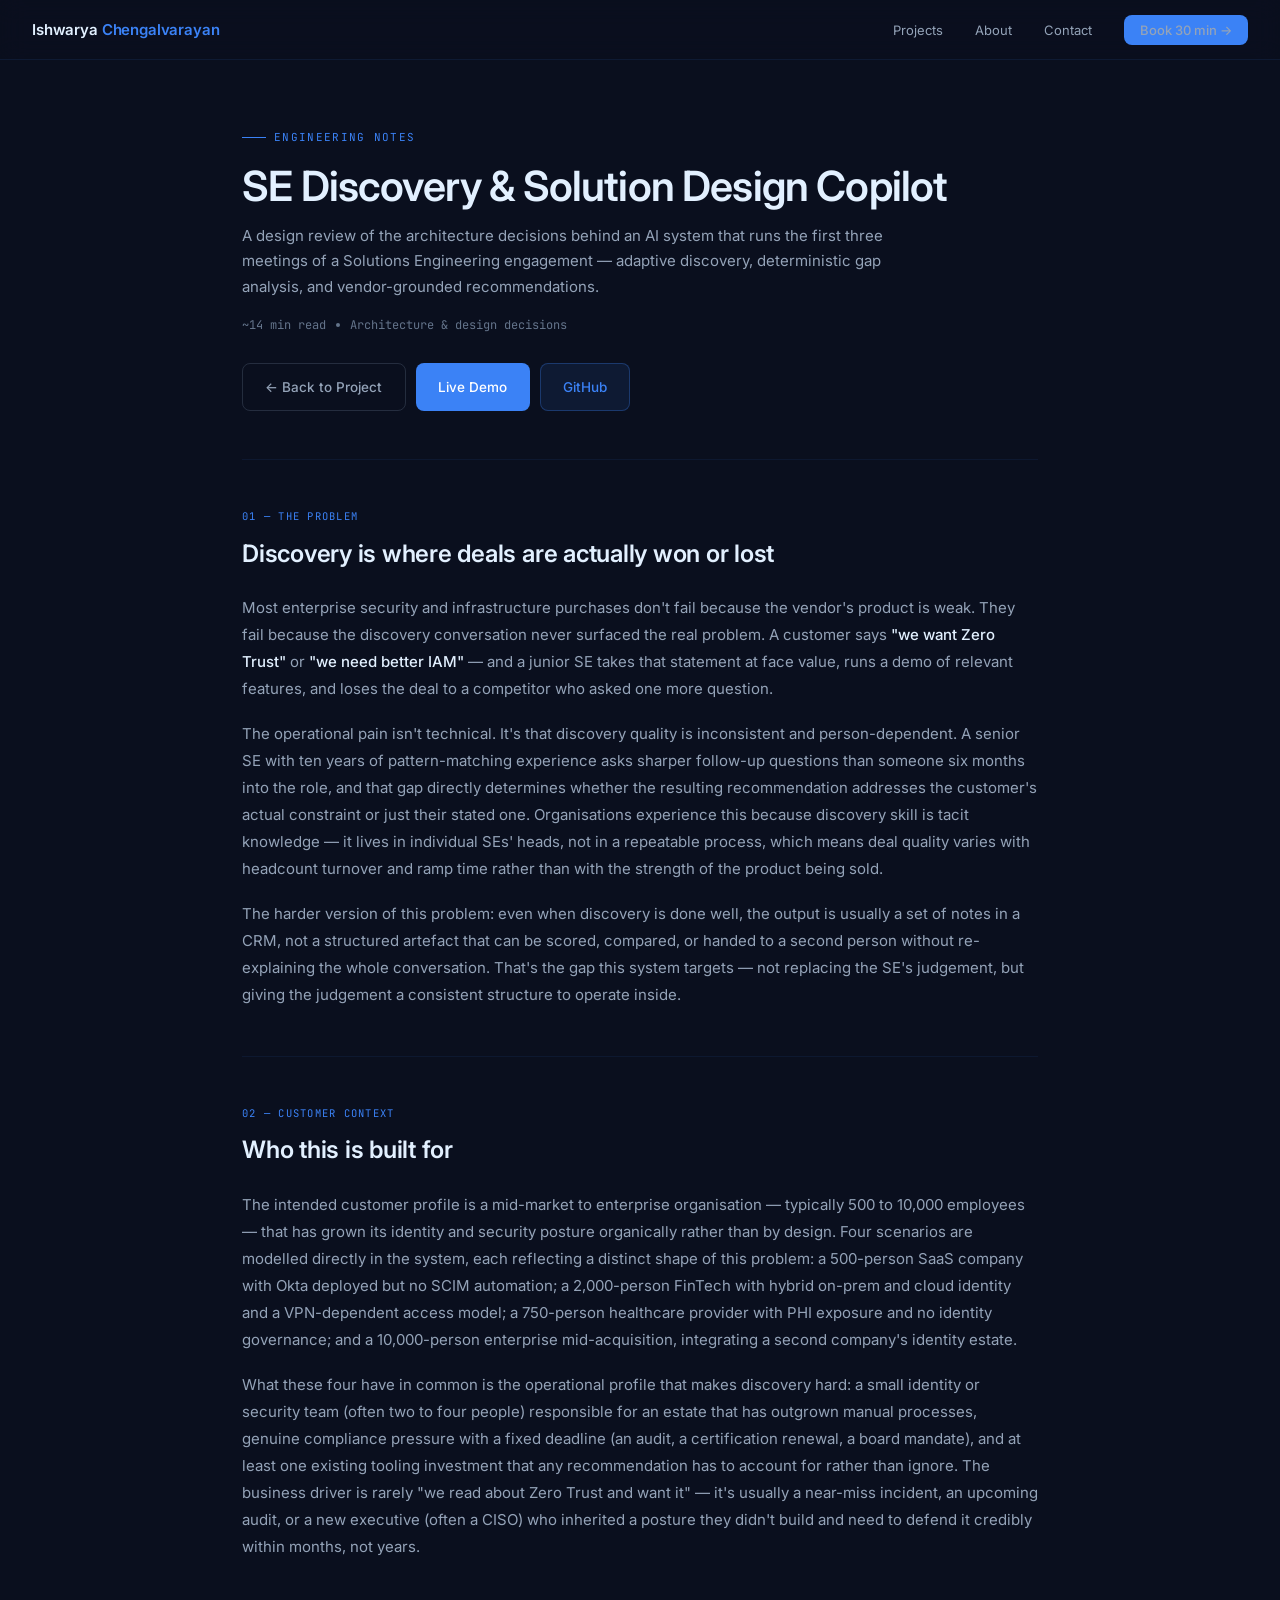
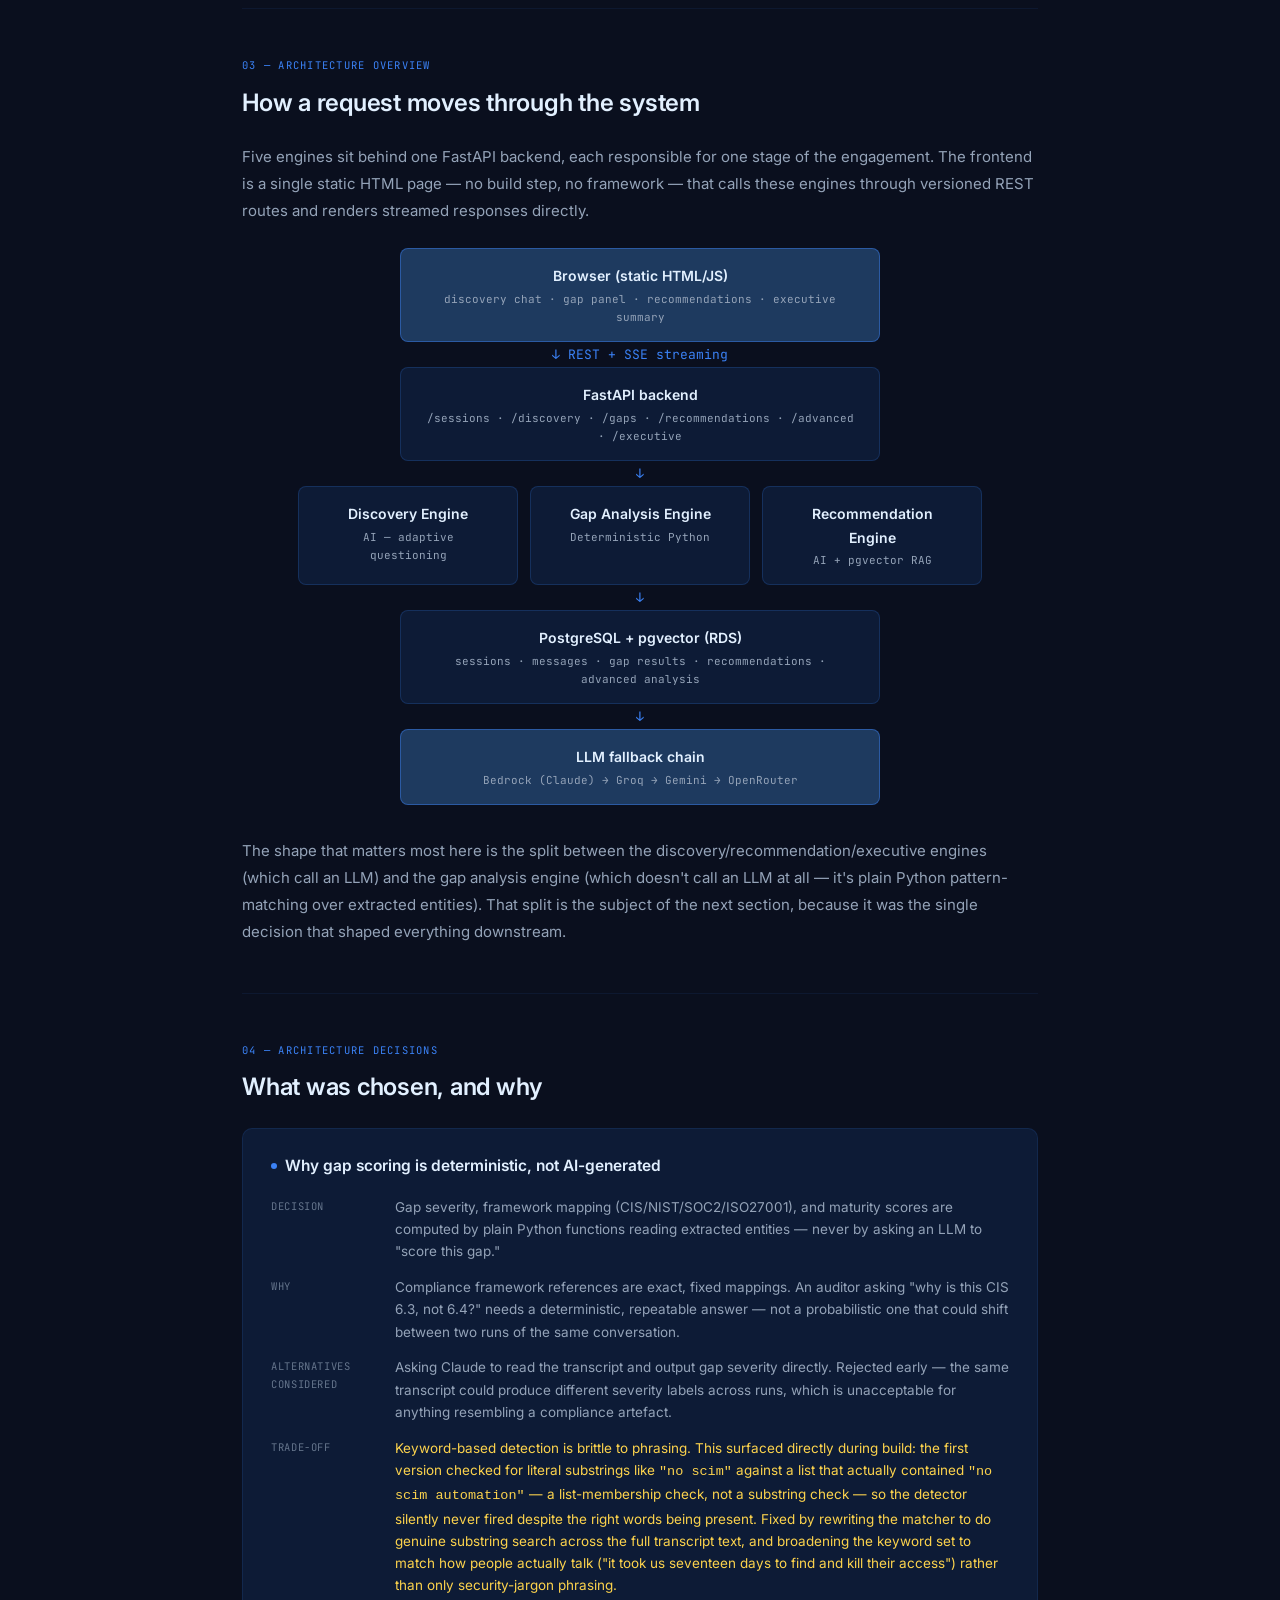
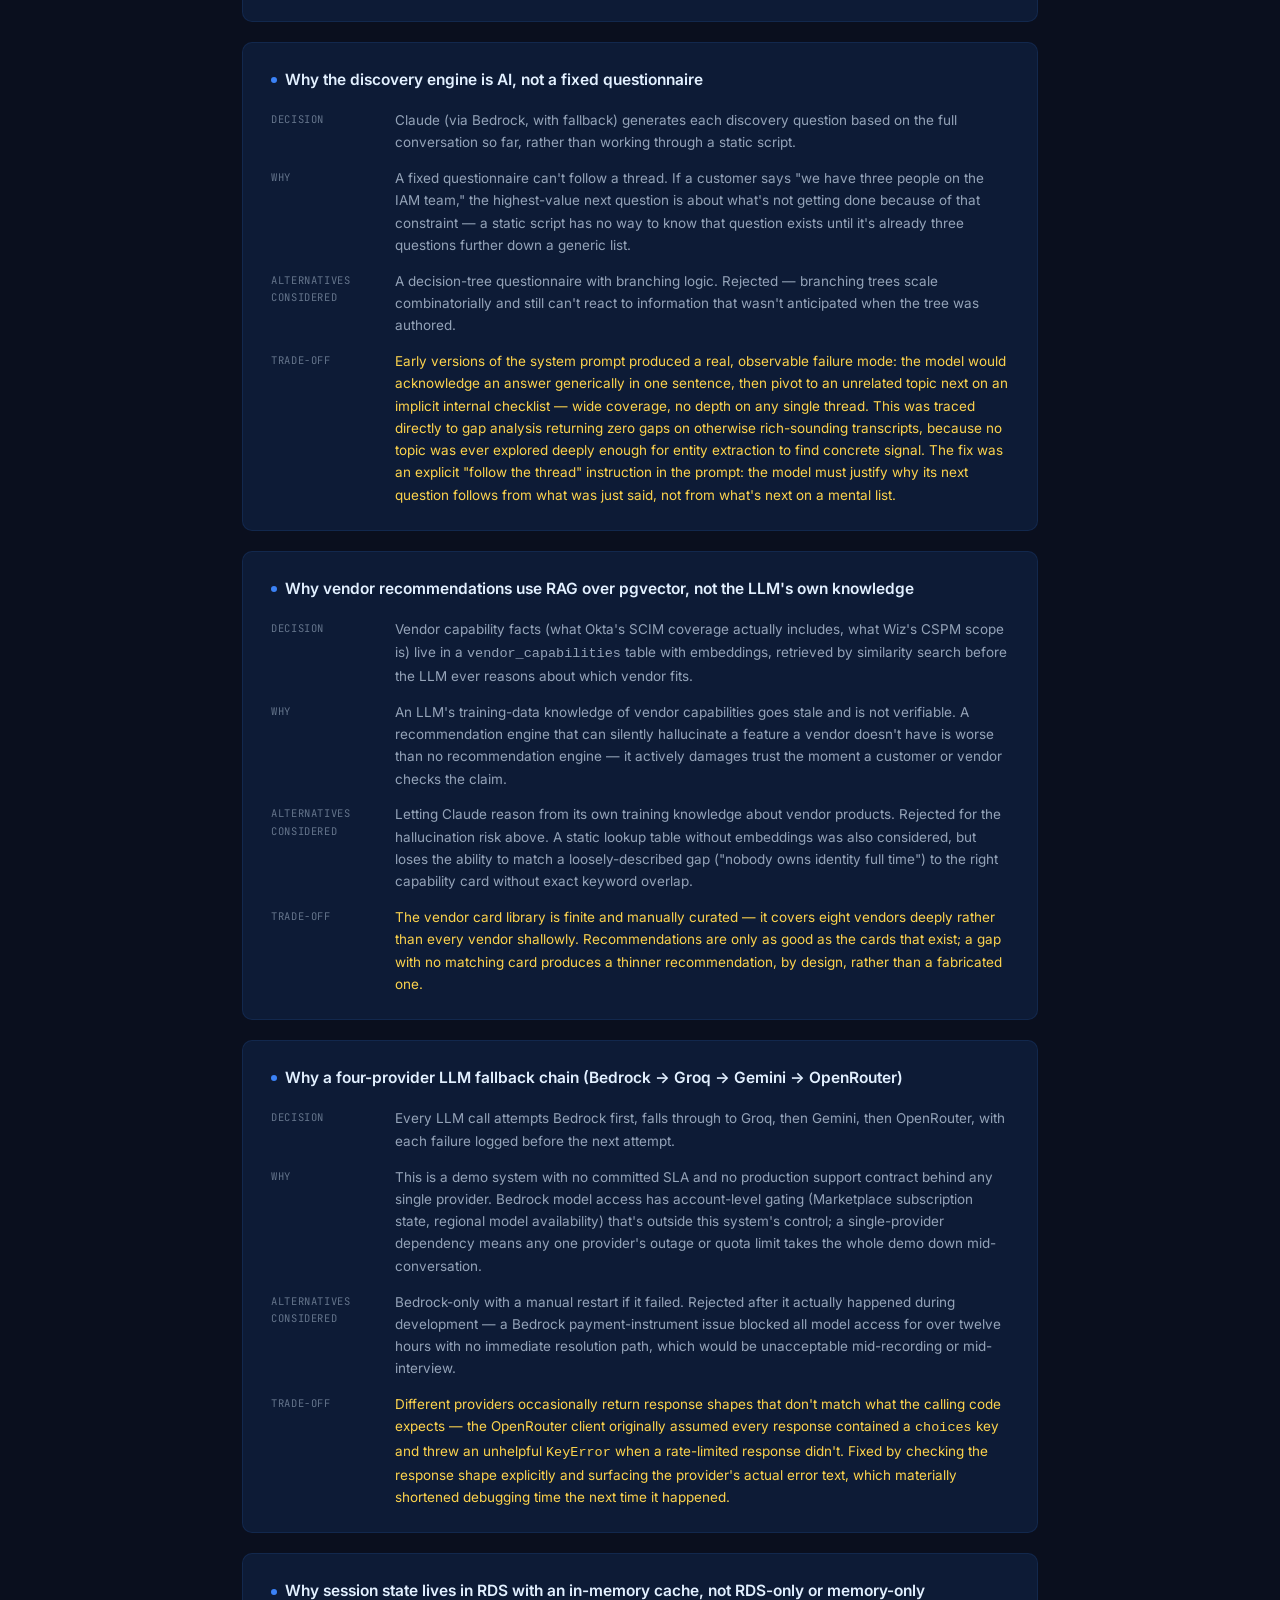
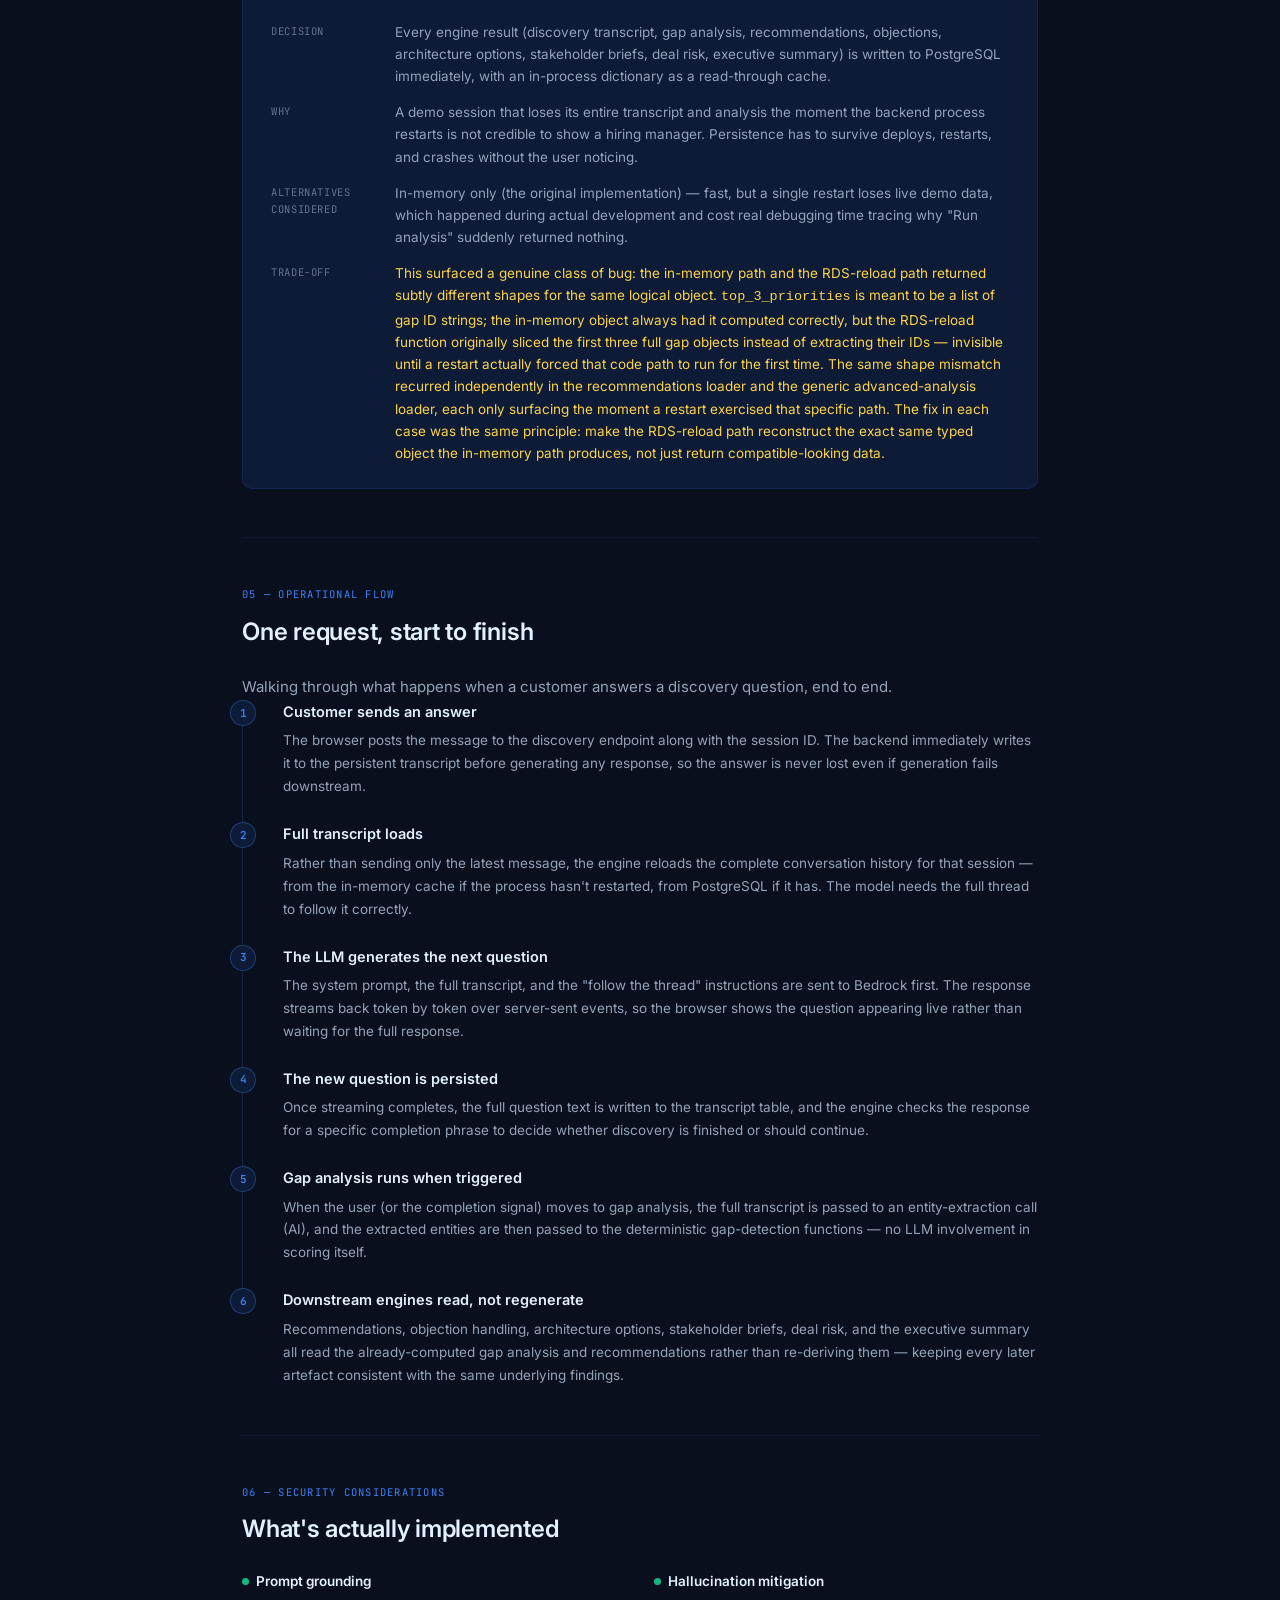
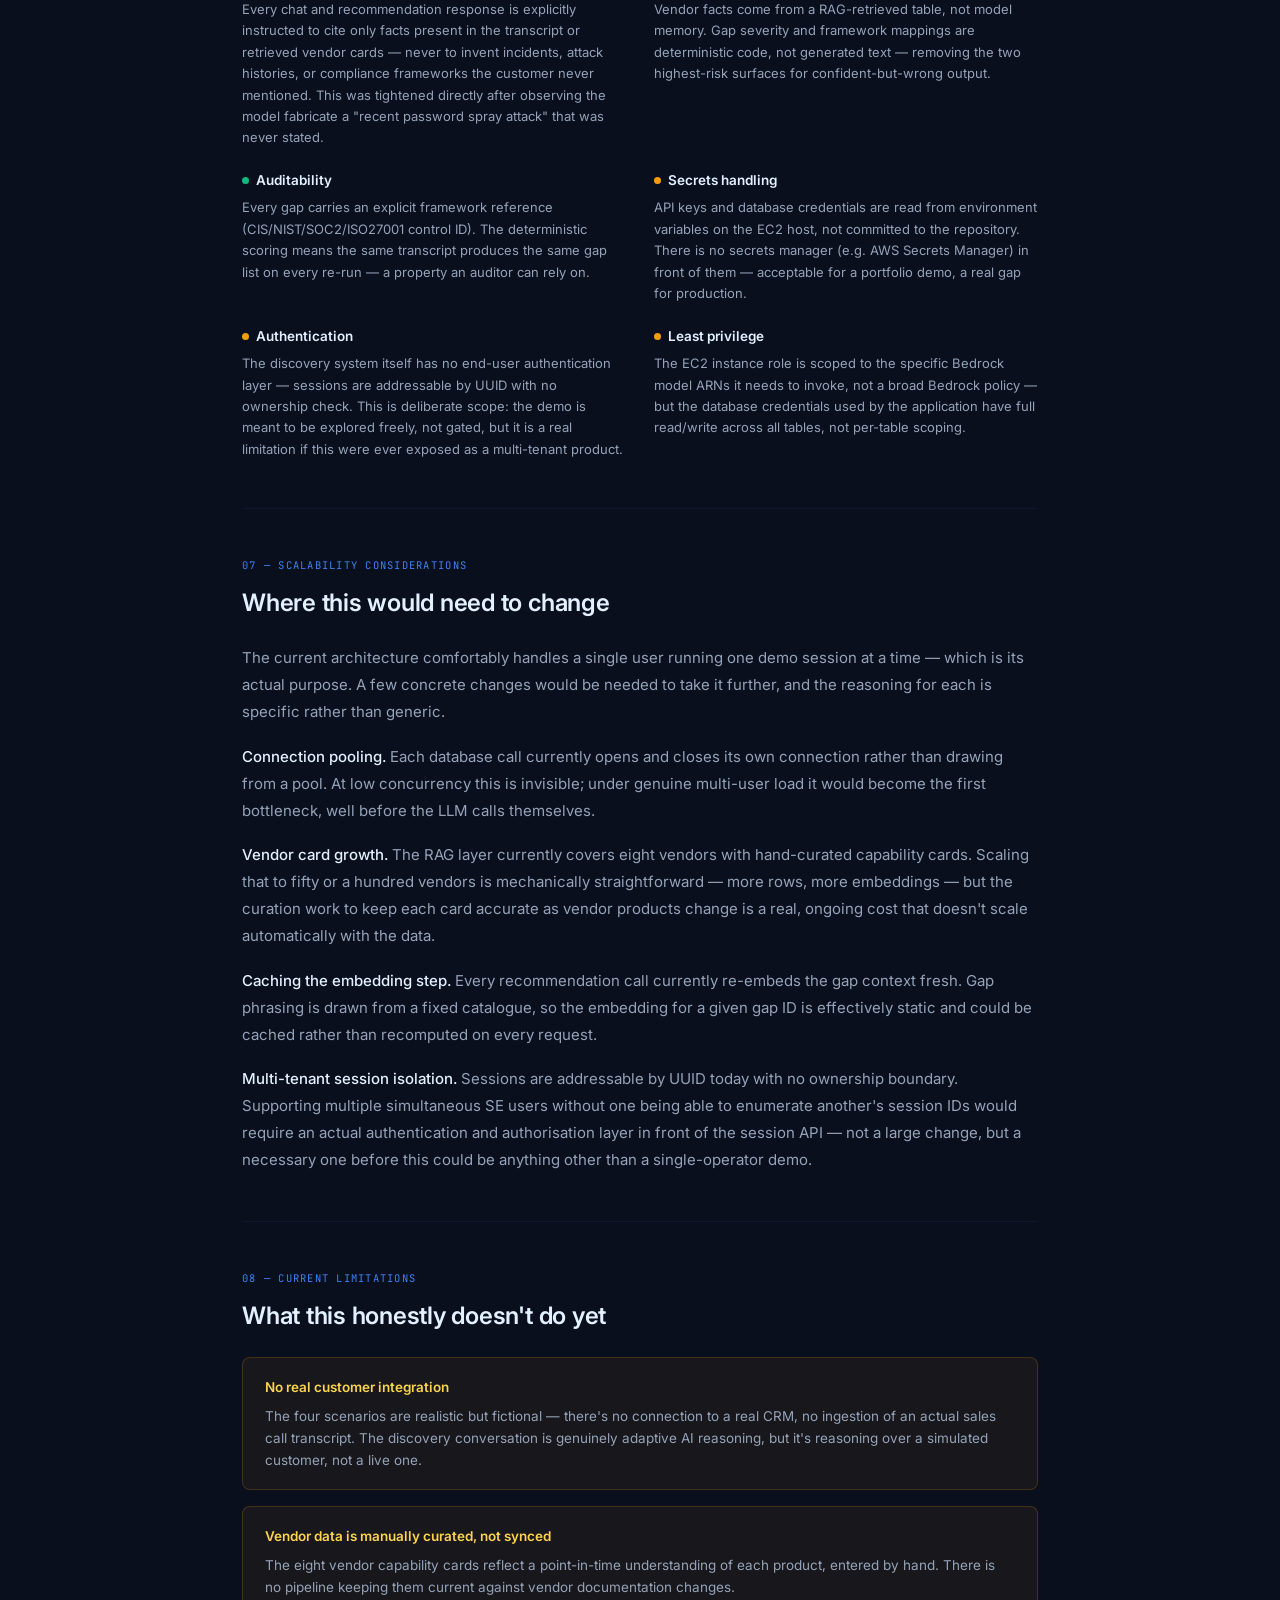
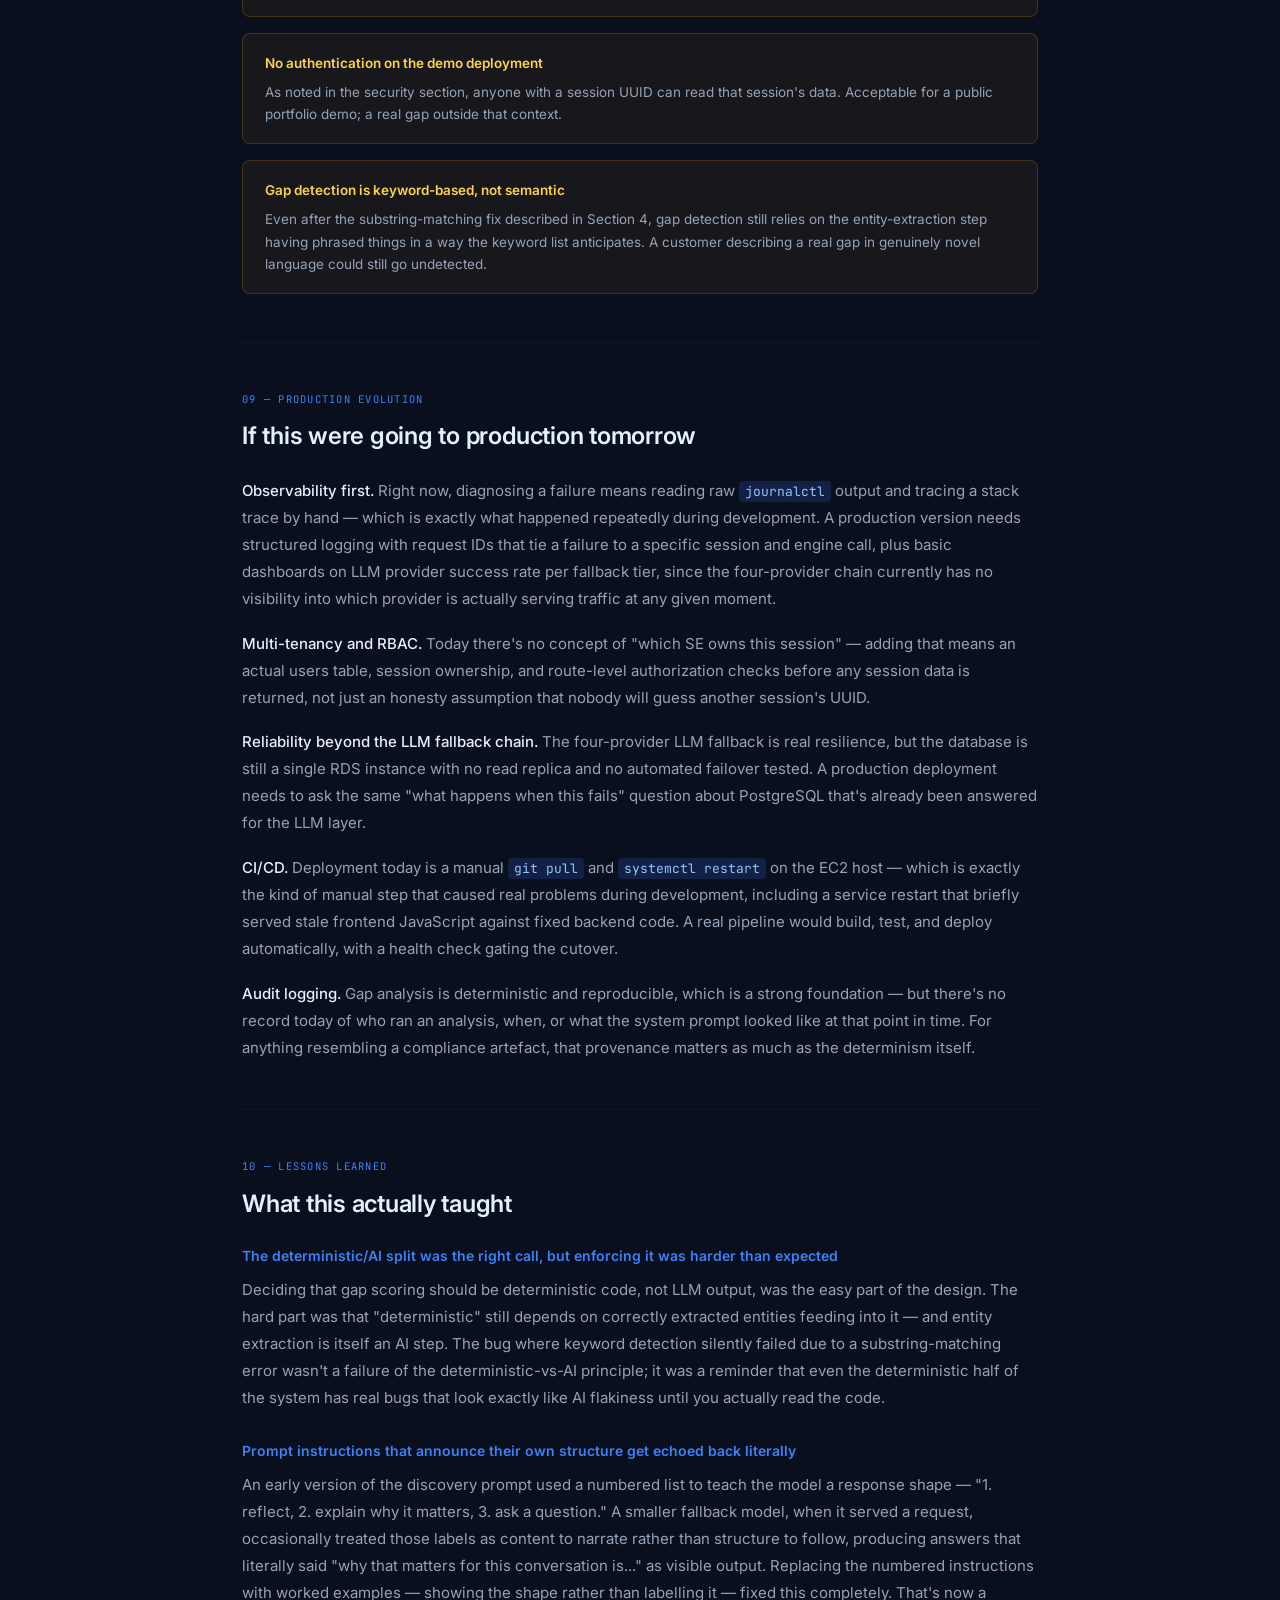
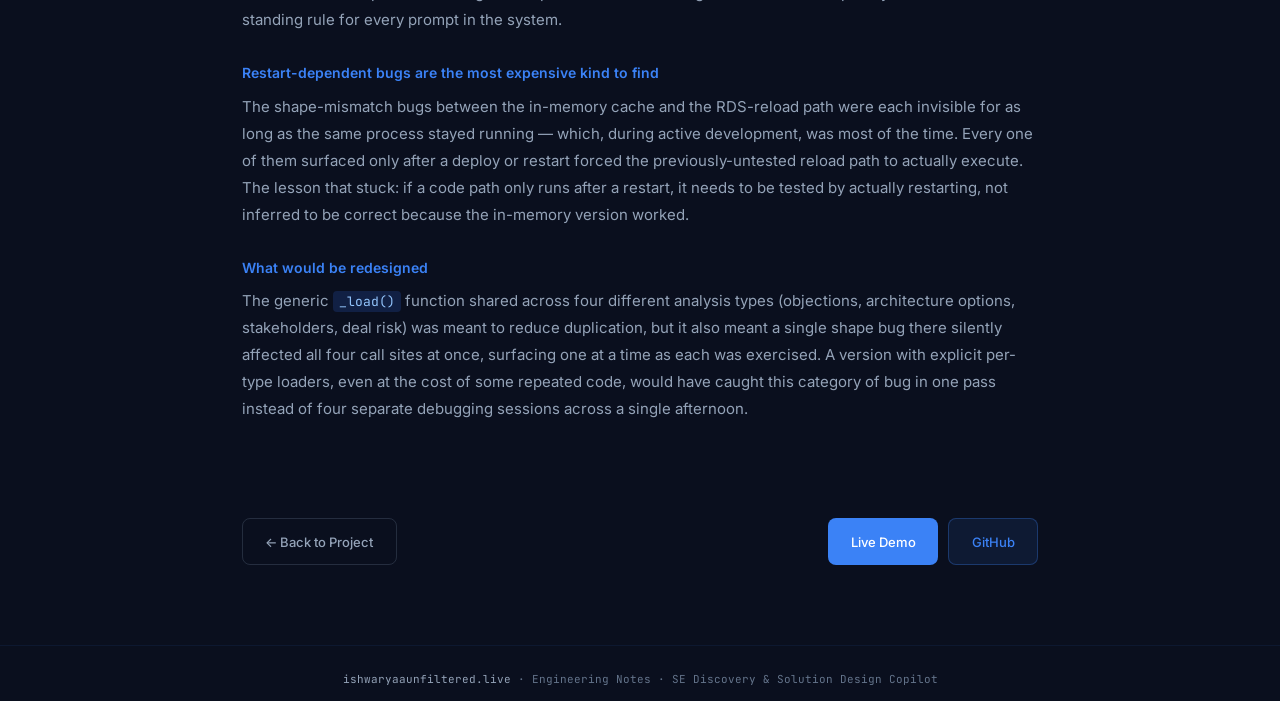
==== projects/discovery-copilot/engineering-notes/index.html @ 359345d4 "feat: add Engineering Notes pages for all three flagship projects Adds a fourth Engineering Notes pa" ====
<!DOCTYPE html>
<html lang="en">
<head>
<meta charset="UTF-8" />
<meta name="viewport" content="width=device-width, initial-scale=1.0" />
<title>Engineering Notes — SE Discovery & Solution Design Copilot | Ishwarya Chengalvarayan</title>
<meta name="description" content="Architecture decisions, trade-offs, and lessons learned building an AI-driven SE discovery and solution design engine." />
<link rel="preconnect" href="https://fonts.googleapis.com" />
<link href="https://fonts.googleapis.com/css2?family=JetBrains+Mono:wght@400;600;700&family=Inter:wght@300;400;500;600&display=swap" rel="stylesheet" />
<link rel="stylesheet" href="../../engineering-notes.css" />
</head>
<body>

<nav>
  <a href="../../../index.html" class="nav-name">Ishwarya <span>Chengalvarayan</span></a>
  <ul class="nav-links">
    <li><a href="../../../index.html#projects">Projects</a></li>
    <li><a href="../../../index.html#about">About</a></li>
    <li><a href="../../../index.html#contact">Contact</a></li>
    <li><a class="nav-cta" href="https://calendly.com/ishwaryalakshmi-c/30min" target="_blank">Book 30 min →</a></li>
  </ul>
</nav>

<!-- HERO -->
<div class="en-hero">
  <div class="en-kicker">Engineering Notes</div>
  <h1 class="en-title">SE Discovery & Solution Design Copilot</h1>
  <p class="en-desc">A design review of the architecture decisions behind an AI system that runs the first three meetings of a Solutions Engineering engagement — adaptive discovery, deterministic gap analysis, and vendor-grounded recommendations.</p>
  <div class="en-meta">
    <span>~14 min read</span>
    <span class="dot"></span>
    <span>Architecture &amp; design decisions</span>
  </div>
  <div class="en-cta-row">
    <a href="../../../index.html#projects" class="btn btn-ghost">← Back to Project</a>
    <a href="https://youtu.be/-ubImHlkv9s" target="_blank" class="btn btn-primary">Live Demo</a>
    <a href="https://github.com/IshwaryaLakshmiC/security-discovery-copilot" target="_blank" class="btn btn-secondary">GitHub</a>
  </div>
</div>

<div class="en-container">

  <!-- SECTION 1: THE PROBLEM -->
  <section class="en-section">
    <div class="en-section-label">01 — The Problem</div>
    <h2 class="en-section-title">Discovery is where deals are actually won or lost</h2>
    <div class="en-body">
      <p>Most enterprise security and infrastructure purchases don't fail because the vendor's product is weak. They fail because the discovery conversation never surfaced the real problem. A customer says <strong>"we want Zero Trust"</strong> or <strong>"we need better IAM"</strong> — and a junior SE takes that statement at face value, runs a demo of relevant features, and loses the deal to a competitor who asked one more question.</p>
      <p>The operational pain isn't technical. It's that discovery quality is inconsistent and person-dependent. A senior SE with ten years of pattern-matching experience asks sharper follow-up questions than someone six months into the role, and that gap directly determines whether the resulting recommendation addresses the customer's actual constraint or just their stated one. Organisations experience this because discovery skill is tacit knowledge — it lives in individual SEs' heads, not in a repeatable process, which means deal quality varies with headcount turnover and ramp time rather than with the strength of the product being sold.</p>
      <p>The harder version of this problem: even when discovery is done well, the output is usually a set of notes in a CRM, not a structured artefact that can be scored, compared, or handed to a second person without re-explaining the whole conversation. That's the gap this system targets — not replacing the SE's judgement, but giving the judgement a consistent structure to operate inside.</p>
    </div>
  </section>

  <!-- SECTION 2: CUSTOMER CONTEXT -->
  <section class="en-section">
    <div class="en-section-label">02 — Customer Context</div>
    <h2 class="en-section-title">Who this is built for</h2>
    <div class="en-body">
      <p>The intended customer profile is a mid-market to enterprise organisation — typically 500 to 10,000 employees — that has grown its identity and security posture organically rather than by design. Four scenarios are modelled directly in the system, each reflecting a distinct shape of this problem: a 500-person SaaS company with Okta deployed but no SCIM automation; a 2,000-person FinTech with hybrid on-prem and cloud identity and a VPN-dependent access model; a 750-person healthcare provider with PHI exposure and no identity governance; and a 10,000-person enterprise mid-acquisition, integrating a second company's identity estate.</p>
      <p>What these four have in common is the operational profile that makes discovery hard: a small identity or security team (often two to four people) responsible for an estate that has outgrown manual processes, genuine compliance pressure with a fixed deadline (an audit, a certification renewal, a board mandate), and at least one existing tooling investment that any recommendation has to account for rather than ignore. The business driver is rarely "we read about Zero Trust and want it" — it's usually a near-miss incident, an upcoming audit, or a new executive (often a CISO) who inherited a posture they didn't build and need to defend it credibly within months, not years.</p>
    </div>
  </section>

  <!-- SECTION 3: ARCHITECTURE OVERVIEW -->
  <section class="en-section">
    <div class="en-section-label">03 — Architecture Overview</div>
    <h2 class="en-section-title">How a request moves through the system</h2>
    <div class="en-body">
      <p>Five engines sit behind one FastAPI backend, each responsible for one stage of the engagement. The frontend is a single static HTML page — no build step, no framework — that calls these engines through versioned REST routes and renders streamed responses directly.</p>
    </div>

    <div class="arch-diagram">
      <div class="arch-node accent"><div class="arch-node-label">Browser (static HTML/JS)</div><div class="arch-node-sub">discovery chat · gap panel · recommendations · executive summary</div></div>
      <div class="arch-arrow">↓ REST + SSE streaming</div>
      <div class="arch-node"><div class="arch-node-label">FastAPI backend</div><div class="arch-node-sub">/sessions · /discovery · /gaps · /recommendations · /advanced · /executive</div></div>
      <div class="arch-arrow">↓</div>
      <div class="arch-branch">
        <div class="arch-node"><div class="arch-node-label">Discovery Engine</div><div class="arch-node-sub">AI — adaptive questioning</div></div>
        <div class="arch-node"><div class="arch-node-label">Gap Analysis Engine</div><div class="arch-node-sub">Deterministic Python</div></div>
        <div class="arch-node"><div class="arch-node-label">Recommendation Engine</div><div class="arch-node-sub">AI + pgvector RAG</div></div>
      </div>
      <div class="arch-arrow">↓</div>
      <div class="arch-node"><div class="arch-node-label">PostgreSQL + pgvector (RDS)</div><div class="arch-node-sub">sessions · messages · gap results · recommendations · advanced analysis</div></div>
      <div class="arch-arrow">↓</div>
      <div class="arch-node accent"><div class="arch-node-label">LLM fallback chain</div><div class="arch-node-sub">Bedrock (Claude) → Groq → Gemini → OpenRouter</div></div>
    </div>

    <div class="en-body">
      <p>The shape that matters most here is the split between the discovery/recommendation/executive engines (which call an LLM) and the gap analysis engine (which doesn't call an LLM at all — it's plain Python pattern-matching over extracted entities). That split is the subject of the next section, because it was the single decision that shaped everything downstream.</p>
    </div>
  </section>

  <!-- SECTION 4: ARCHITECTURE DECISIONS -->
  <section class="en-section">
    <div class="en-section-label">04 — Architecture Decisions</div>
    <h2 class="en-section-title">What was chosen, and why</h2>

    <div class="decision-card">
      <div class="decision-title">Why gap scoring is deterministic, not AI-generated</div>
      <div class="decision-row"><div class="decision-label">Decision</div><div class="decision-value">Gap severity, framework mapping (CIS/NIST/SOC2/ISO27001), and maturity scores are computed by plain Python functions reading extracted entities — never by asking an LLM to "score this gap."</div></div>
      <div class="decision-row"><div class="decision-label">Why</div><div class="decision-value">Compliance framework references are exact, fixed mappings. An auditor asking "why is this CIS 6.3, not 6.4?" needs a deterministic, repeatable answer — not a probabilistic one that could shift between two runs of the same conversation.</div></div>
      <div class="decision-row"><div class="decision-label">Alternatives considered</div><div class="decision-value">Asking Claude to read the transcript and output gap severity directly. Rejected early — the same transcript could produce different severity labels across runs, which is unacceptable for anything resembling a compliance artefact.</div></div>
      <div class="decision-row"><div class="decision-label">Trade-off</div><div class="decision-value tradeoff">Keyword-based detection is brittle to phrasing. This surfaced directly during build: the first version checked for literal substrings like <code>"no scim"</code> against a list that actually contained <code>"no scim automation"</code> — a list-membership check, not a substring check — so the detector silently never fired despite the right words being present. Fixed by rewriting the matcher to do genuine substring search across the full transcript text, and broadening the keyword set to match how people actually talk ("it took us seventeen days to find and kill their access") rather than only security-jargon phrasing.</div></div>
    </div>

    <div class="decision-card">
      <div class="decision-title">Why the discovery engine is AI, not a fixed questionnaire</div>
      <div class="decision-row"><div class="decision-label">Decision</div><div class="decision-value">Claude (via Bedrock, with fallback) generates each discovery question based on the full conversation so far, rather than working through a static script.</div></div>
      <div class="decision-row"><div class="decision-label">Why</div><div class="decision-value">A fixed questionnaire can't follow a thread. If a customer says "we have three people on the IAM team," the highest-value next question is about what's not getting done because of that constraint — a static script has no way to know that question exists until it's already three questions further down a generic list.</div></div>
      <div class="decision-row"><div class="decision-label">Alternatives considered</div><div class="decision-value">A decision-tree questionnaire with branching logic. Rejected — branching trees scale combinatorially and still can't react to information that wasn't anticipated when the tree was authored.</div></div>
      <div class="decision-row"><div class="decision-label">Trade-off</div><div class="decision-value tradeoff">Early versions of the system prompt produced a real, observable failure mode: the model would acknowledge an answer generically in one sentence, then pivot to an unrelated topic next on an implicit internal checklist — wide coverage, no depth on any single thread. This was traced directly to gap analysis returning zero gaps on otherwise rich-sounding transcripts, because no topic was ever explored deeply enough for entity extraction to find concrete signal. The fix was an explicit "follow the thread" instruction in the prompt: the model must justify why its next question follows from what was just said, not from what's next on a mental list.</div></div>
    </div>

    <div class="decision-card">
      <div class="decision-title">Why vendor recommendations use RAG over pgvector, not the LLM's own knowledge</div>
      <div class="decision-row"><div class="decision-label">Decision</div><div class="decision-value">Vendor capability facts (what Okta's SCIM coverage actually includes, what Wiz's CSPM scope is) live in a <code>vendor_capabilities</code> table with embeddings, retrieved by similarity search before the LLM ever reasons about which vendor fits.</div></div>
      <div class="decision-row"><div class="decision-label">Why</div><div class="decision-value">An LLM's training-data knowledge of vendor capabilities goes stale and is not verifiable. A recommendation engine that can silently hallucinate a feature a vendor doesn't have is worse than no recommendation engine — it actively damages trust the moment a customer or vendor checks the claim.</div></div>
      <div class="decision-row"><div class="decision-label">Alternatives considered</div><div class="decision-value">Letting Claude reason from its own training knowledge about vendor products. Rejected for the hallucination risk above. A static lookup table without embeddings was also considered, but loses the ability to match a loosely-described gap ("nobody owns identity full time") to the right capability card without exact keyword overlap.</div></div>
      <div class="decision-row"><div class="decision-label">Trade-off</div><div class="decision-value tradeoff">The vendor card library is finite and manually curated — it covers eight vendors deeply rather than every vendor shallowly. Recommendations are only as good as the cards that exist; a gap with no matching card produces a thinner recommendation, by design, rather than a fabricated one.</div></div>
    </div>

    <div class="decision-card">
      <div class="decision-title">Why a four-provider LLM fallback chain (Bedrock → Groq → Gemini → OpenRouter)</div>
      <div class="decision-row"><div class="decision-label">Decision</div><div class="decision-value">Every LLM call attempts Bedrock first, falls through to Groq, then Gemini, then OpenRouter, with each failure logged before the next attempt.</div></div>
      <div class="decision-row"><div class="decision-label">Why</div><div class="decision-value">This is a demo system with no committed SLA and no production support contract behind any single provider. Bedrock model access has account-level gating (Marketplace subscription state, regional model availability) that's outside this system's control; a single-provider dependency means any one provider's outage or quota limit takes the whole demo down mid-conversation.</div></div>
      <div class="decision-row"><div class="decision-label">Alternatives considered</div><div class="decision-value">Bedrock-only with a manual restart if it failed. Rejected after it actually happened during development — a Bedrock payment-instrument issue blocked all model access for over twelve hours with no immediate resolution path, which would be unacceptable mid-recording or mid-interview.</div></div>
      <div class="decision-row"><div class="decision-label">Trade-off</div><div class="decision-value tradeoff">Different providers occasionally return response shapes that don't match what the calling code expects — the OpenRouter client originally assumed every response contained a <code>choices</code> key and threw an unhelpful <code>KeyError</code> when a rate-limited response didn't. Fixed by checking the response shape explicitly and surfacing the provider's actual error text, which materially shortened debugging time the next time it happened.</div></div>
    </div>

    <div class="decision-card">
      <div class="decision-title">Why session state lives in RDS with an in-memory cache, not RDS-only or memory-only</div>
      <div class="decision-row"><div class="decision-label">Decision</div><div class="decision-value">Every engine result (discovery transcript, gap analysis, recommendations, objections, architecture options, stakeholder briefs, deal risk, executive summary) is written to PostgreSQL immediately, with an in-process dictionary as a read-through cache.</div></div>
      <div class="decision-row"><div class="decision-label">Why</div><div class="decision-value">A demo session that loses its entire transcript and analysis the moment the backend process restarts is not credible to show a hiring manager. Persistence has to survive deploys, restarts, and crashes without the user noticing.</div></div>
      <div class="decision-row"><div class="decision-label">Alternatives considered</div><div class="decision-value">In-memory only (the original implementation) — fast, but a single restart loses live demo data, which happened during actual development and cost real debugging time tracing why "Run analysis" suddenly returned nothing.</div></div>
      <div class="decision-row"><div class="decision-label">Trade-off</div><div class="decision-value tradeoff">This surfaced a genuine class of bug: the in-memory path and the RDS-reload path returned subtly different shapes for the same logical object. <code>top_3_priorities</code> is meant to be a list of gap ID strings; the in-memory object always had it computed correctly, but the RDS-reload function originally sliced the first three full gap objects instead of extracting their IDs — invisible until a restart actually forced that code path to run for the first time. The same shape mismatch recurred independently in the recommendations loader and the generic advanced-analysis loader, each only surfacing the moment a restart exercised that specific path. The fix in each case was the same principle: make the RDS-reload path reconstruct the exact same typed object the in-memory path produces, not just return compatible-looking data.</div></div>
    </div>
  </section>

  <!-- SECTION 5: OPERATIONAL FLOW -->
  <section class="en-section">
    <div class="en-section-label">05 — Operational Flow</div>
    <h2 class="en-section-title">One request, start to finish</h2>
    <div class="en-body">
      <p>Walking through what happens when a customer answers a discovery question, end to end.</p>
    </div>

    <div class="flow-list">
      <div class="flow-step">
        <div class="flow-step-title">Customer sends an answer</div>
        <div class="flow-step-desc">The browser posts the message to the discovery endpoint along with the session ID. The backend immediately writes it to the persistent transcript before generating any response, so the answer is never lost even if generation fails downstream.</div>
      </div>
      <div class="flow-step">
        <div class="flow-step-title">Full transcript loads</div>
        <div class="flow-step-desc">Rather than sending only the latest message, the engine reloads the complete conversation history for that session — from the in-memory cache if the process hasn't restarted, from PostgreSQL if it has. The model needs the full thread to follow it correctly.</div>
      </div>
      <div class="flow-step">
        <div class="flow-step-title">The LLM generates the next question</div>
        <div class="flow-step-desc">The system prompt, the full transcript, and the "follow the thread" instructions are sent to Bedrock first. The response streams back token by token over server-sent events, so the browser shows the question appearing live rather than waiting for the full response.</div>
      </div>
      <div class="flow-step">
        <div class="flow-step-title">The new question is persisted</div>
        <div class="flow-step-desc">Once streaming completes, the full question text is written to the transcript table, and the engine checks the response for a specific completion phrase to decide whether discovery is finished or should continue.</div>
      </div>
      <div class="flow-step">
        <div class="flow-step-title">Gap analysis runs when triggered</div>
        <div class="flow-step-desc">When the user (or the completion signal) moves to gap analysis, the full transcript is passed to an entity-extraction call (AI), and the extracted entities are then passed to the deterministic gap-detection functions — no LLM involvement in scoring itself.</div>
      </div>
      <div class="flow-step">
        <div class="flow-step-title">Downstream engines read, not regenerate</div>
        <div class="flow-step-desc">Recommendations, objection handling, architecture options, stakeholder briefs, deal risk, and the executive summary all read the already-computed gap analysis and recommendations rather than re-deriving them — keeping every later artefact consistent with the same underlying findings.</div>
      </div>
    </div>
  </section>

  <!-- SECTION 6: SECURITY CONSIDERATIONS -->
  <section class="en-section">
    <div class="en-section-label">06 — Security Considerations</div>
    <h2 class="en-section-title">What's actually implemented</h2>
    <div class="check-grid">
      <div>
        <div class="check-item-title"><span class="ic on"></span>Prompt grounding</div>
        <div class="check-item-desc">Every chat and recommendation response is explicitly instructed to cite only facts present in the transcript or retrieved vendor cards — never to invent incidents, attack histories, or compliance frameworks the customer never mentioned. This was tightened directly after observing the model fabricate a "recent password spray attack" that was never stated.</div>
      </div>
      <div>
        <div class="check-item-title"><span class="ic on"></span>Hallucination mitigation</div>
        <div class="check-item-desc">Vendor facts come from a RAG-retrieved table, not model memory. Gap severity and framework mappings are deterministic code, not generated text — removing the two highest-risk surfaces for confident-but-wrong output.</div>
      </div>
      <div>
        <div class="check-item-title"><span class="ic on"></span>Auditability</div>
        <div class="check-item-desc">Every gap carries an explicit framework reference (CIS/NIST/SOC2/ISO27001 control ID). The deterministic scoring means the same transcript produces the same gap list on every re-run — a property an auditor can rely on.</div>
      </div>
      <div>
        <div class="check-item-title"><span class="ic partial">​</span>Secrets handling</div>
        <div class="check-item-desc">API keys and database credentials are read from environment variables on the EC2 host, not committed to the repository. There is no secrets manager (e.g. AWS Secrets Manager) in front of them — acceptable for a portfolio demo, a real gap for production.</div>
      </div>
      <div>
        <div class="check-item-title"><span class="ic partial">​</span>Authentication</div>
        <div class="check-item-desc">The discovery system itself has no end-user authentication layer — sessions are addressable by UUID with no ownership check. This is deliberate scope: the demo is meant to be explored freely, not gated, but it is a real limitation if this were ever exposed as a multi-tenant product.</div>
      </div>
      <div>
        <div class="check-item-title"><span class="ic partial">​</span>Least privilege</div>
        <div class="check-item-desc">The EC2 instance role is scoped to the specific Bedrock model ARNs it needs to invoke, not a broad Bedrock policy — but the database credentials used by the application have full read/write across all tables, not per-table scoping.</div>
      </div>
    </div>
  </section>

  <!-- SECTION 7: SCALABILITY CONSIDERATIONS -->
  <section class="en-section">
    <div class="en-section-label">07 — Scalability Considerations</div>
    <h2 class="en-section-title">Where this would need to change</h2>
    <div class="en-body">
      <p>The current architecture comfortably handles a single user running one demo session at a time — which is its actual purpose. A few concrete changes would be needed to take it further, and the reasoning for each is specific rather than generic.</p>
      <p><strong>Connection pooling.</strong> Each database call currently opens and closes its own connection rather than drawing from a pool. At low concurrency this is invisible; under genuine multi-user load it would become the first bottleneck, well before the LLM calls themselves.</p>
      <p><strong>Vendor card growth.</strong> The RAG layer currently covers eight vendors with hand-curated capability cards. Scaling that to fifty or a hundred vendors is mechanically straightforward — more rows, more embeddings — but the curation work to keep each card accurate as vendor products change is a real, ongoing cost that doesn't scale automatically with the data.</p>
      <p><strong>Caching the embedding step.</strong> Every recommendation call currently re-embeds the gap context fresh. Gap phrasing is drawn from a fixed catalogue, so the embedding for a given gap ID is effectively static and could be cached rather than recomputed on every request.</p>
      <p><strong>Multi-tenant session isolation.</strong> Sessions are addressable by UUID today with no ownership boundary. Supporting multiple simultaneous SE users without one being able to enumerate another's session IDs would require an actual authentication and authorisation layer in front of the session API — not a large change, but a necessary one before this could be anything other than a single-operator demo.</p>
    </div>
  </section>

  <!-- SECTION 8: CURRENT LIMITATIONS -->
  <section class="en-section">
    <div class="en-section-label">08 — Current Limitations</div>
    <h2 class="en-section-title">What this honestly doesn't do yet</h2>
    <div class="limitation-card">
      <div class="limitation-title">No real customer integration</div>
      <div class="limitation-desc">The four scenarios are realistic but fictional — there's no connection to a real CRM, no ingestion of an actual sales call transcript. The discovery conversation is genuinely adaptive AI reasoning, but it's reasoning over a simulated customer, not a live one.</div>
    </div>
    <div class="limitation-card">
      <div class="limitation-title">Vendor data is manually curated, not synced</div>
      <div class="limitation-desc">The eight vendor capability cards reflect a point-in-time understanding of each product, entered by hand. There is no pipeline keeping them current against vendor documentation changes.</div>
    </div>
    <div class="limitation-card">
      <div class="limitation-title">No authentication on the demo deployment</div>
      <div class="limitation-desc">As noted in the security section, anyone with a session UUID can read that session's data. Acceptable for a public portfolio demo; a real gap outside that context.</div>
    </div>
    <div class="limitation-card">
      <div class="limitation-title">Gap detection is keyword-based, not semantic</div>
      <div class="limitation-desc">Even after the substring-matching fix described in Section 4, gap detection still relies on the entity-extraction step having phrased things in a way the keyword list anticipates. A customer describing a real gap in genuinely novel language could still go undetected.</div>
    </div>
  </section>

  <!-- SECTION 9: PRODUCTION EVOLUTION -->
  <section class="en-section">
    <div class="en-section-label">09 — Production Evolution</div>
    <h2 class="en-section-title">If this were going to production tomorrow</h2>
    <div class="en-body">
      <p><strong>Observability first.</strong> Right now, diagnosing a failure means reading raw <code>journalctl</code> output and tracing a stack trace by hand — which is exactly what happened repeatedly during development. A production version needs structured logging with request IDs that tie a failure to a specific session and engine call, plus basic dashboards on LLM provider success rate per fallback tier, since the four-provider chain currently has no visibility into which provider is actually serving traffic at any given moment.</p>
      <p><strong>Multi-tenancy and RBAC.</strong> Today there's no concept of "which SE owns this session" — adding that means an actual users table, session ownership, and route-level authorization checks before any session data is returned, not just an honesty assumption that nobody will guess another session's UUID.</p>
      <p><strong>Reliability beyond the LLM fallback chain.</strong> The four-provider LLM fallback is real resilience, but the database is still a single RDS instance with no read replica and no automated failover tested. A production deployment needs to ask the same "what happens when this fails" question about PostgreSQL that's already been answered for the LLM layer.</p>
      <p><strong>CI/CD.</strong> Deployment today is a manual <code>git pull</code> and <code>systemctl restart</code> on the EC2 host — which is exactly the kind of manual step that caused real problems during development, including a service restart that briefly served stale frontend JavaScript against fixed backend code. A real pipeline would build, test, and deploy automatically, with a health check gating the cutover.</p>
      <p><strong>Audit logging.</strong> Gap analysis is deterministic and reproducible, which is a strong foundation — but there's no record today of who ran an analysis, when, or what the system prompt looked like at that point in time. For anything resembling a compliance artefact, that provenance matters as much as the determinism itself.</p>
    </div>
  </section>

  <!-- SECTION 10: LESSONS LEARNED -->
  <section class="en-section">
    <div class="en-section-label">10 — Lessons Learned</div>
    <h2 class="en-section-title">What this actually taught</h2>

    <div class="lesson-block">
      <div class="lesson-heading">The deterministic/AI split was the right call, but enforcing it was harder than expected</div>
      <div class="en-body"><p>Deciding that gap scoring should be deterministic code, not LLM output, was the easy part of the design. The hard part was that "deterministic" still depends on correctly extracted entities feeding into it — and entity extraction is itself an AI step. The bug where keyword detection silently failed due to a substring-matching error wasn't a failure of the deterministic-vs-AI principle; it was a reminder that even the deterministic half of the system has real bugs that look exactly like AI flakiness until you actually read the code.</p></div>
    </div>

    <div class="lesson-block">
      <div class="lesson-heading">Prompt instructions that announce their own structure get echoed back literally</div>
      <div class="en-body"><p>An early version of the discovery prompt used a numbered list to teach the model a response shape — "1. reflect, 2. explain why it matters, 3. ask a question." A smaller fallback model, when it served a request, occasionally treated those labels as content to narrate rather than structure to follow, producing answers that literally said "why that matters for this conversation is..." as visible output. Replacing the numbered instructions with worked examples — showing the shape rather than labelling it — fixed this completely. That's now a standing rule for every prompt in the system.</p></div>
    </div>

    <div class="lesson-block">
      <div class="lesson-heading">Restart-dependent bugs are the most expensive kind to find</div>
      <div class="en-body"><p>The shape-mismatch bugs between the in-memory cache and the RDS-reload path were each invisible for as long as the same process stayed running — which, during active development, was most of the time. Every one of them surfaced only after a deploy or restart forced the previously-untested reload path to actually execute. The lesson that stuck: if a code path only runs after a restart, it needs to be tested by actually restarting, not inferred to be correct because the in-memory version worked.</p></div>
    </div>

    <div class="lesson-block">
      <div class="lesson-heading">What would be redesigned</div>
      <div class="en-body"><p>The generic <code>_load()</code> function shared across four different analysis types (objections, architecture options, stakeholders, deal risk) was meant to reduce duplication, but it also meant a single shape bug there silently affected all four call sites at once, surfacing one at a time as each was exercised. A version with explicit per-type loaders, even at the cost of some repeated code, would have caught this category of bug in one pass instead of four separate debugging sessions across a single afternoon.</p></div>
    </div>
  </section>

  <!-- FOOTER NAV -->
  <div class="en-footer-nav">
    <a href="../../../index.html#projects" class="btn btn-ghost">← Back to Project</a>
    <div style="display:flex;gap:10px;flex-wrap:wrap">
      <a href="https://youtu.be/-ubImHlkv9s" target="_blank" class="btn btn-primary">Live Demo</a>
      <a href="https://github.com/IshwaryaLakshmiC/security-discovery-copilot" target="_blank" class="btn btn-secondary">GitHub</a>
    </div>
  </div>

</div>

<footer>
  <a href="../../../index.html">ishwaryaaunfiltered.live</a> · Engineering Notes · SE Discovery &amp; Solution Design Copilot
</footer>

</body>
</html>
---- projects/engineering-notes.css ----
/* ============================================================
   Engineering Notes — shared stylesheet
   Extends the design tokens and components from the main portfolio
   site (index.html). Reuses --bg, --card, --blue, --mono, --sans
   etc. exactly as defined there so these pages feel native, not
   bolted on.
   ============================================================ */

*, *::before, *::after { box-sizing: border-box; margin: 0; padding: 0; }

:root {
  --bg:        #0A0F1E;
  --card:      #0D1B36;
  --surface:   #112044;
  --blue:      #3B82F6;
  --blue-dim:  #1E3A5F;
  --green:     #10B981;
  --amber:     #F59E0B;
  --white:     #E2F0FF;
  --slate:     #64748B;
  --slate-l:   #94A3B8;
  --mono:      'JetBrains Mono', monospace;
  --sans:      'Inter', sans-serif;
  --r:         8px;
}

html { scroll-behavior: smooth; }
body { background: var(--bg); color: var(--white); font-family: var(--sans); font-size: 16px; line-height: 1.7; -webkit-font-smoothing: antialiased; }

/* ── NAV (identical to main site) ───────────────────────────── */
nav { position: fixed; top: 0; left: 0; right: 0; z-index: 100; display: flex; align-items: center; justify-content: space-between; padding: 1rem 2rem; background: rgba(10,15,30,0.9); backdrop-filter: blur(12px); border-bottom: 1px solid rgba(59,130,246,0.1); }
.nav-name { font-size: 15px; font-weight: 600; color: var(--white); letter-spacing: -0.01em; text-decoration: none; }
.nav-name span { color: var(--blue); }
.nav-links { display: flex; gap: 2rem; list-style: none; align-items: center; }
.nav-links a { font-size: 13px; color: var(--slate-l); text-decoration: none; transition: color 0.2s; }
.nav-links a:hover { color: var(--white); }
.nav-cta { font-size: 13px; font-weight: 500; padding: 7px 16px; background: var(--blue); color: #fff; border-radius: var(--r); text-decoration: none; transition: background 0.2s; }
.nav-cta:hover { background: #2563EB; }

/* ── BUTTONS (identical to main site) ───────────────────────── */
.btn { display: inline-flex; align-items: center; gap: 8px; padding: 0.7rem 1.4rem; border-radius: var(--r); font-size: 13.5px; font-weight: 500; text-decoration: none; transition: all 0.2s; border: none; cursor: pointer; }
.btn-primary { background: var(--blue); color: #fff; }
.btn-primary:hover { background: #2563EB; transform: translateY(-1px); }
.btn-secondary { background: rgba(59,130,246,0.1); color: var(--blue); border: 1px solid rgba(59,130,246,0.3); }
.btn-secondary:hover { background: rgba(59,130,246,0.2); }
.btn-ghost { background: transparent; color: var(--slate-l); border: 1px solid rgba(100,116,139,0.3); }
.btn-ghost:hover { color: var(--white); border-color: var(--blue); }

/* ── EN HERO ─────────────────────────────────────────────────── */
.en-hero { padding: 8rem 2rem 3rem; max-width: 860px; margin: 0 auto; }
.en-kicker { font-family: var(--mono); font-size: 11px; color: var(--blue); letter-spacing: 0.12em; text-transform: uppercase; margin-bottom: 1rem; display: flex; align-items: center; gap: 8px; }
.en-kicker::before { content: ''; width: 24px; height: 1px; background: var(--blue); }
.en-title { font-size: clamp(1.8rem, 4vw, 2.6rem); font-weight: 600; line-height: 1.15; color: var(--white); margin-bottom: 0.75rem; letter-spacing: -0.02em; }
.en-desc { font-size: 15px; color: var(--slate-l); line-height: 1.7; margin-bottom: 1rem; max-width: 680px; }
.en-meta { font-family: var(--mono); font-size: 12px; color: var(--slate); margin-bottom: 1.75rem; display: flex; align-items: center; gap: 10px; }
.en-meta .dot { width: 4px; height: 4px; border-radius: 50%; background: var(--slate); }
.en-cta-row { display: flex; gap: 10px; flex-wrap: wrap; }

/* ── CONTENT CONTAINER ──────────────────────────────────────── */
.en-container { max-width: 860px; margin: 0 auto; padding: 0 2rem; }
.en-section { padding: 3rem 0; border-top: 1px solid rgba(59,130,246,0.08); }
.en-section:first-of-type { border-top: 1px solid rgba(59,130,246,0.08); }
.en-section-label { font-family: var(--mono); font-size: 10.5px; color: var(--blue); letter-spacing: 0.12em; text-transform: uppercase; margin-bottom: 0.5rem; }
.en-section-title { font-size: 1.5rem; font-weight: 600; color: var(--white); margin-bottom: 1.25rem; letter-spacing: -0.01em; }
.en-body p { font-size: 15px; color: var(--slate-l); line-height: 1.8; margin-bottom: 1.1rem; }
.en-body p:last-child { margin-bottom: 0; }
.en-body strong { color: var(--white); font-weight: 500; }
.en-body code { font-family: var(--mono); font-size: 13px; background: var(--surface); color: #93C5FD; padding: 2px 6px; border-radius: 4px; }

/* ── DECISION CARDS (Section 4) ─────────────────────────────── */
.decision-card { background: var(--card); border: 1px solid rgba(59,130,246,0.12); border-radius: 10px; padding: 1.5rem 1.75rem; margin-bottom: 1.25rem; }
.decision-card:last-child { margin-bottom: 0; }
.decision-title { font-size: 15.5px; font-weight: 600; color: var(--white); margin-bottom: 1rem; display: flex; align-items: center; gap: 8px; }
.decision-title::before { content: ''; width: 6px; height: 6px; border-radius: 50%; background: var(--blue); flex-shrink: 0; }
.decision-row { display: grid; grid-template-columns: 110px 1fr; gap: 14px; margin-bottom: 0.85rem; font-size: 13.5px; line-height: 1.65; }
.decision-row:last-child { margin-bottom: 0; }
.decision-label { font-family: var(--mono); font-size: 10.5px; color: var(--slate); text-transform: uppercase; letter-spacing: 0.06em; padding-top: 2px; }
.decision-value { color: var(--slate-l); }
.decision-value.tradeoff { color: #FCD34D; }
@media(max-width:600px){ .decision-row { grid-template-columns: 1fr; gap: 4px; } }

/* ── ARCHITECTURE DIAGRAM (Section 3, pure HTML/CSS) ────────── */
.arch-diagram { display: flex; flex-direction: column; align-items: center; gap: 0; margin: 1.5rem 0 2rem; }
.arch-node { background: var(--card); border: 1px solid rgba(59,130,246,0.2); border-radius: var(--r); padding: 0.9rem 1.5rem; text-align: center; width: 100%; max-width: 480px; }
.arch-node-label { font-size: 14px; font-weight: 600; color: var(--white); margin-bottom: 2px; }
.arch-node-sub { font-family: var(--mono); font-size: 11px; color: var(--slate-l); }
.arch-node.accent { border-color: rgba(59,130,246,0.45); background: var(--blue-dim); }
.arch-arrow { font-family: var(--mono); color: var(--blue); font-size: 13px; padding: 6px 0; line-height: 1; }
.arch-branch { display: flex; gap: 12px; width: 100%; max-width: 720px; flex-wrap: wrap; justify-content: center; margin: 0 0 0; }
.arch-branch .arch-node { max-width: 220px; flex: 1; min-width: 160px; }
@media(max-width:640px){ .arch-branch { flex-direction: column; align-items: center; } .arch-branch .arch-node { max-width: 480px; width: 100%; } }

/* ── FLOW LIST (Section 5, operational flow) ────────────────── */
.flow-list { counter-reset: flow; }
.flow-step { position: relative; padding: 0 0 1.5rem 2.5rem; border-left: 1px solid rgba(59,130,246,0.18); }
.flow-step:last-child { padding-bottom: 0; border-left-color: transparent; }
.flow-step::before { counter-increment: flow; content: counter(flow); position: absolute; left: -13px; top: 0; width: 26px; height: 26px; border-radius: 50%; background: var(--card); border: 1px solid rgba(59,130,246,0.35); color: var(--blue); font-family: var(--mono); font-size: 11px; font-weight: 600; display: flex; align-items: center; justify-content: center; }
.flow-step-title { font-size: 14.5px; font-weight: 600; color: var(--white); margin-bottom: 0.3rem; }
.flow-step-desc { font-size: 13.5px; color: var(--slate-l); line-height: 1.7; }

/* ── CHECKLIST GRID (Security / Scalability sections) ───────── */
.check-grid { display: grid; grid-template-columns: 1fr 1fr; gap: 1.25rem 1.75rem; margin-top: 0.5rem; }
@media(max-width:640px){ .check-grid { grid-template-columns: 1fr; } }
.check-item-title { font-size: 13.5px; font-weight: 600; color: var(--white); margin-bottom: 0.35rem; display: flex; align-items: center; gap: 7px; }
.check-item-title .ic { width: 7px; height: 7px; border-radius: 50%; flex-shrink: 0; }
.check-item-title .ic.on { background: var(--green); }
.check-item-title .ic.partial { background: var(--amber); }
.check-item-desc { font-size: 13px; color: var(--slate-l); line-height: 1.65; }

/* ── LIMITATIONS (Section 8 — honest callout style) ─────────── */
.limitation-card { background: rgba(245,158,11,0.06); border: 1px solid rgba(245,158,11,0.2); border-radius: var(--r); padding: 1.1rem 1.4rem; margin-bottom: 1rem; }
.limitation-card:last-child { margin-bottom: 0; }
.limitation-title { font-size: 13.5px; font-weight: 600; color: #FCD34D; margin-bottom: 0.4rem; }
.limitation-desc { font-size: 13.5px; color: var(--slate-l); line-height: 1.65; }

/* ── LESSON QUOTES (Section 10) ──────────────────────────────── */
.lesson-block { margin-bottom: 1.75rem; }
.lesson-block:last-child { margin-bottom: 0; }
.lesson-heading { font-size: 14px; font-weight: 600; color: var(--blue); margin-bottom: 0.5rem; }

/* ── FOOTER NAV (bottom of page) ─────────────────────────────── */
.en-footer-nav { display: flex; justify-content: space-between; align-items: center; flex-wrap: wrap; gap: 1rem; padding: 3rem 0 5rem; }
.en-footer-nav .btn { font-size: 13px; }

footer { padding: 1.5rem 2rem; text-align: center; font-family: var(--mono); font-size: 11px; color: var(--slate); border-top: 1px solid rgba(59,130,246,0.08); }
footer a { color: var(--slate-l); text-decoration: none; }
footer a:hover { color: var(--blue); }
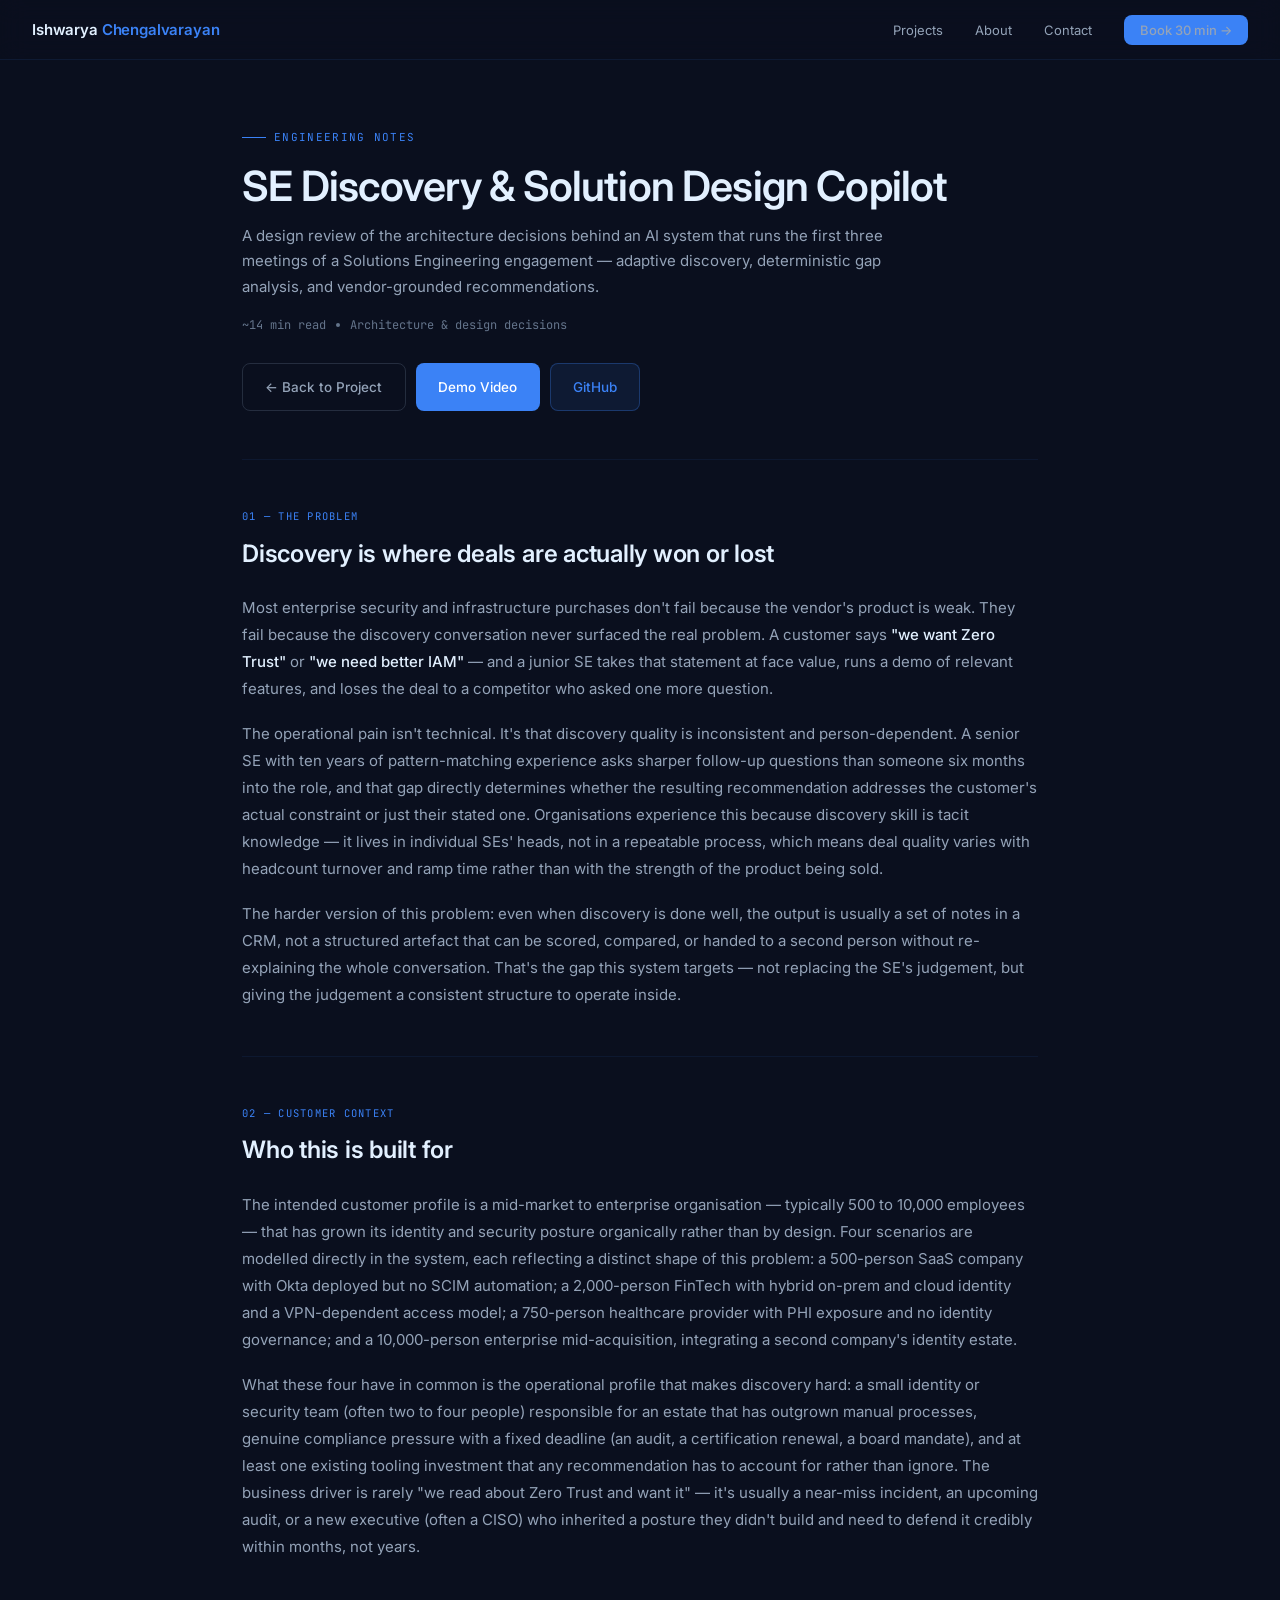
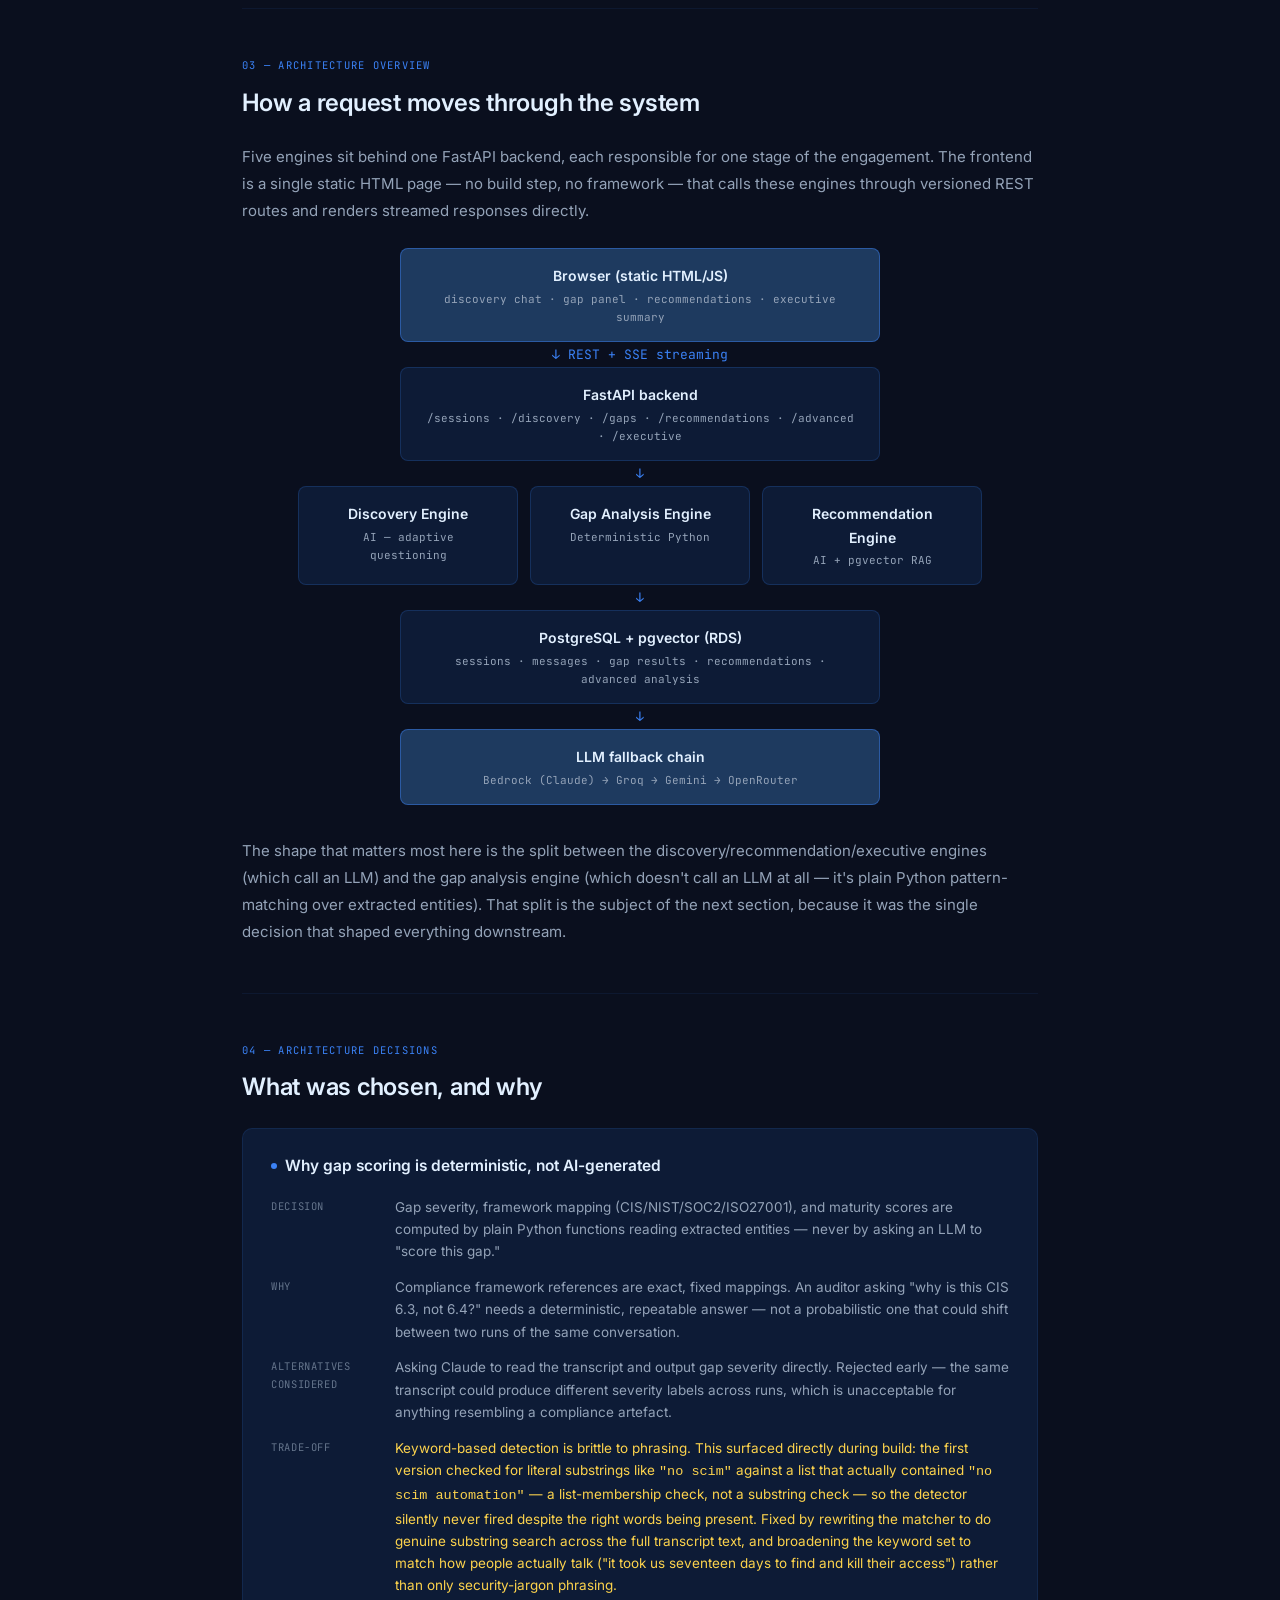
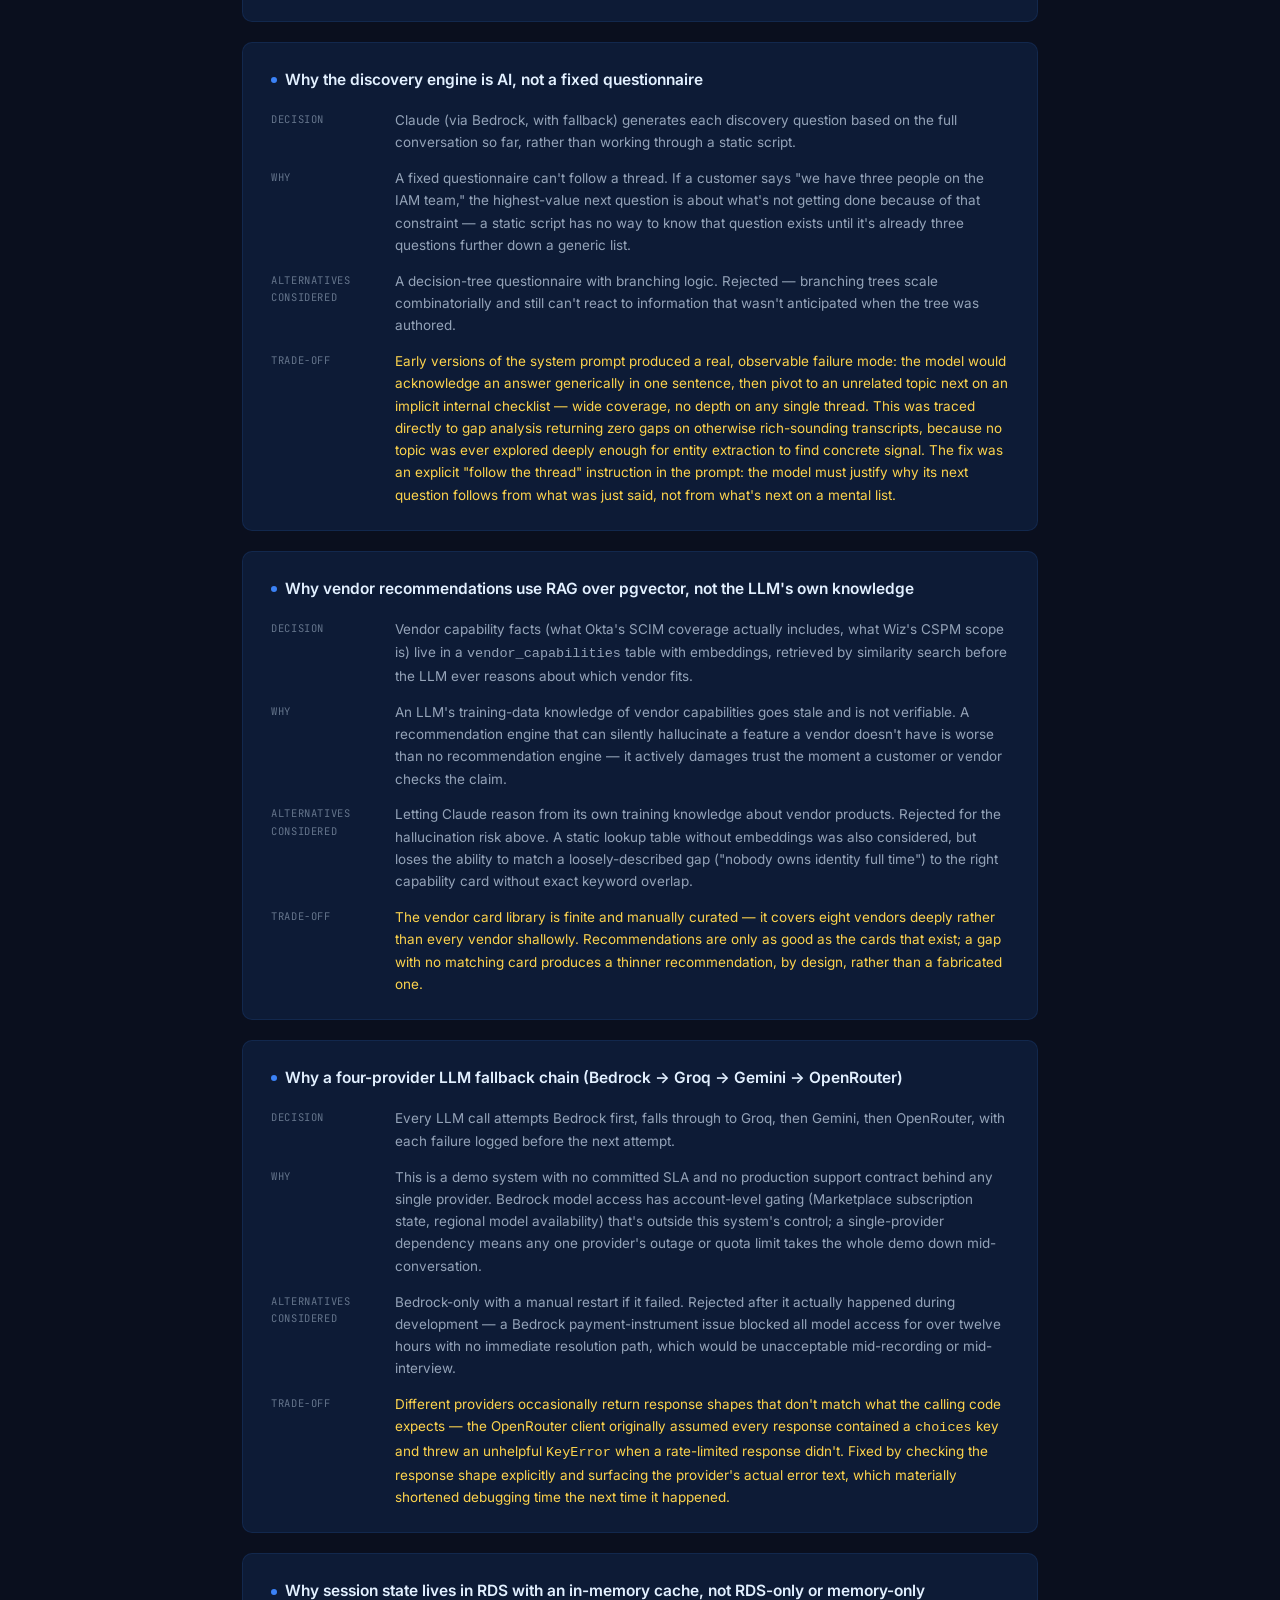
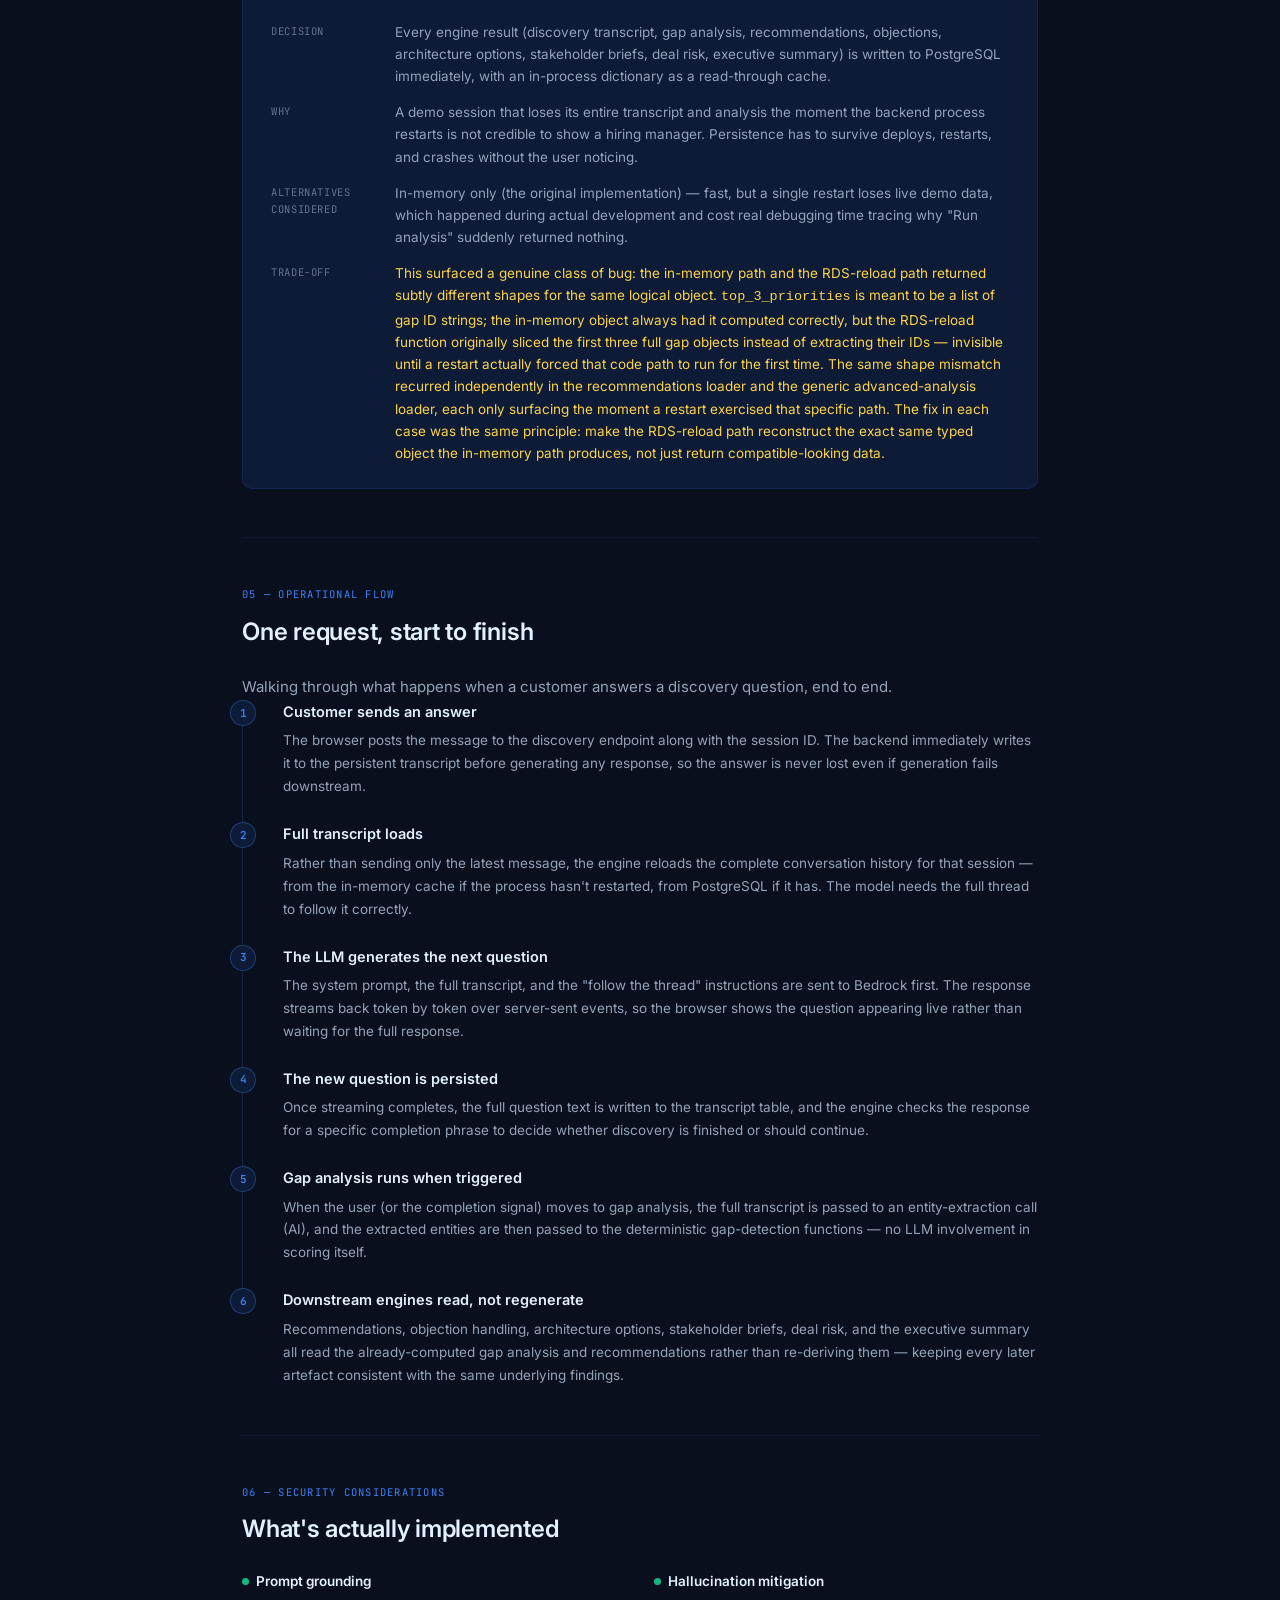
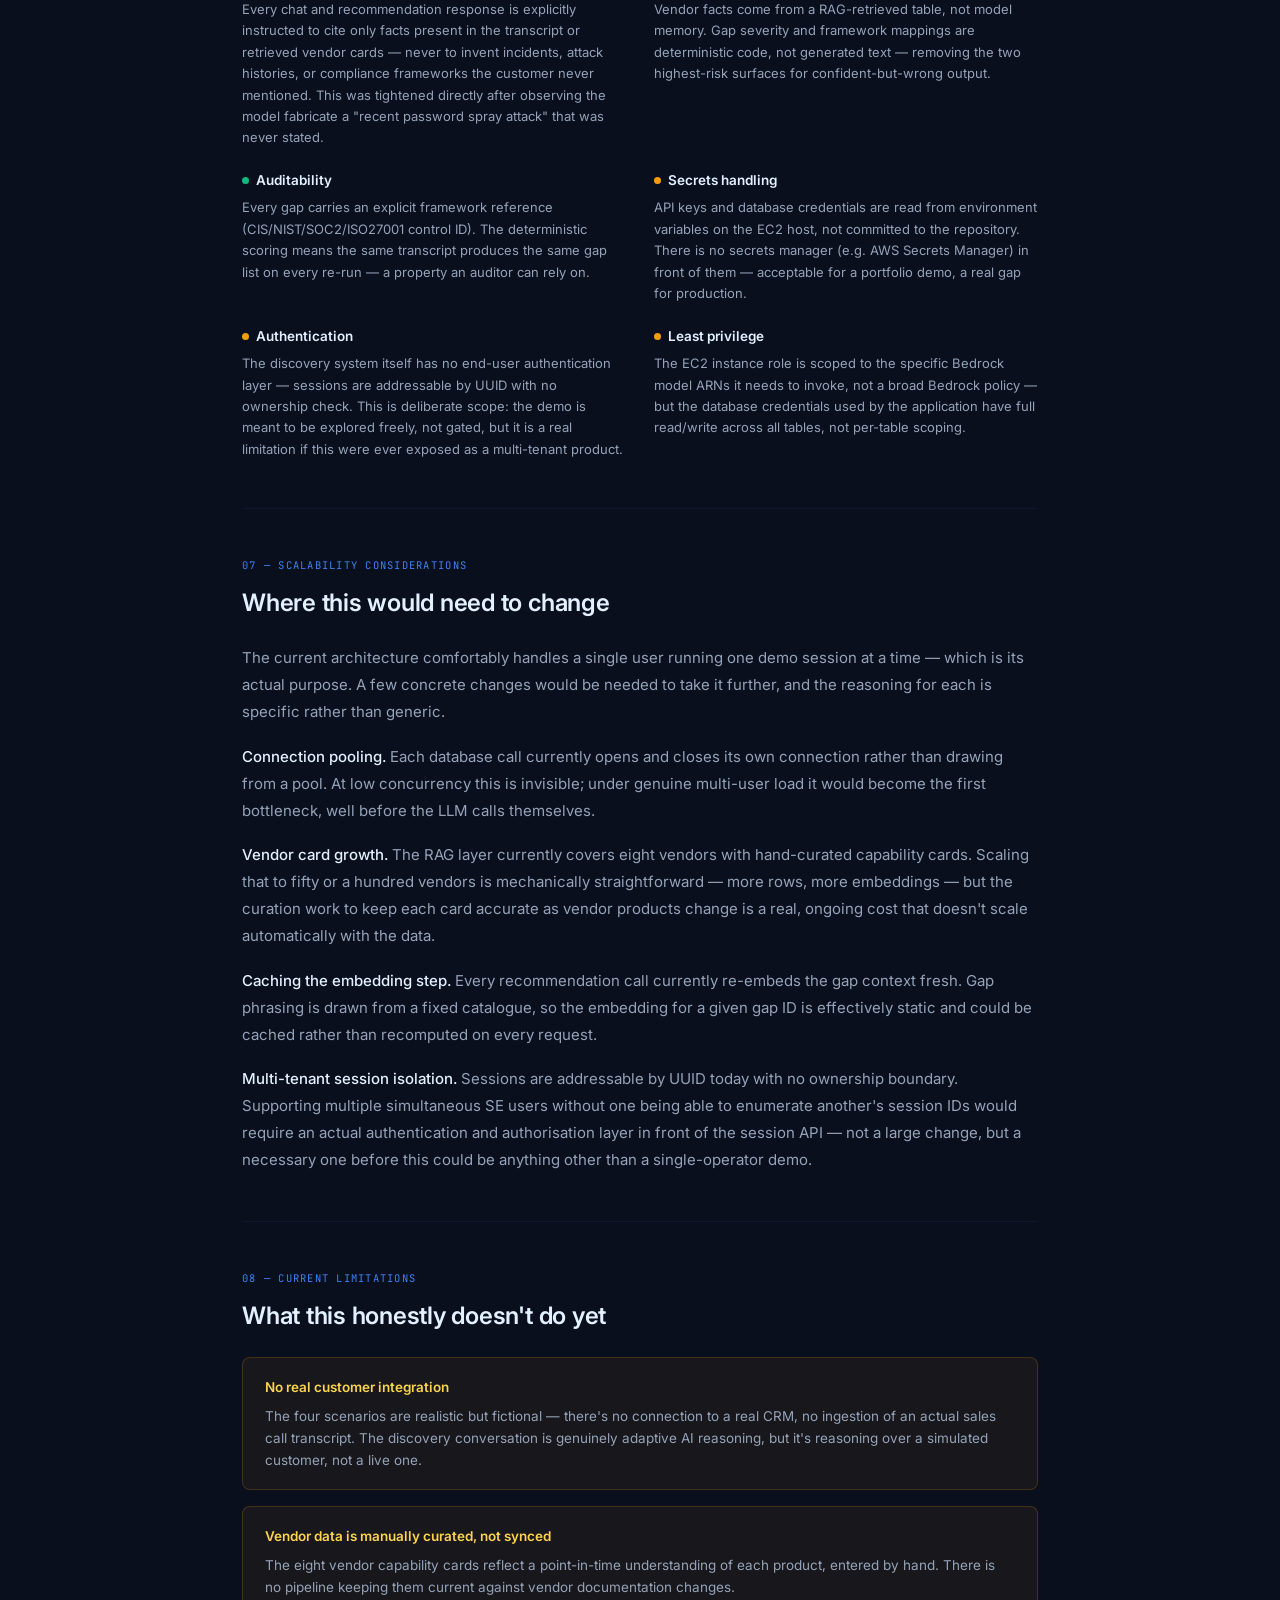
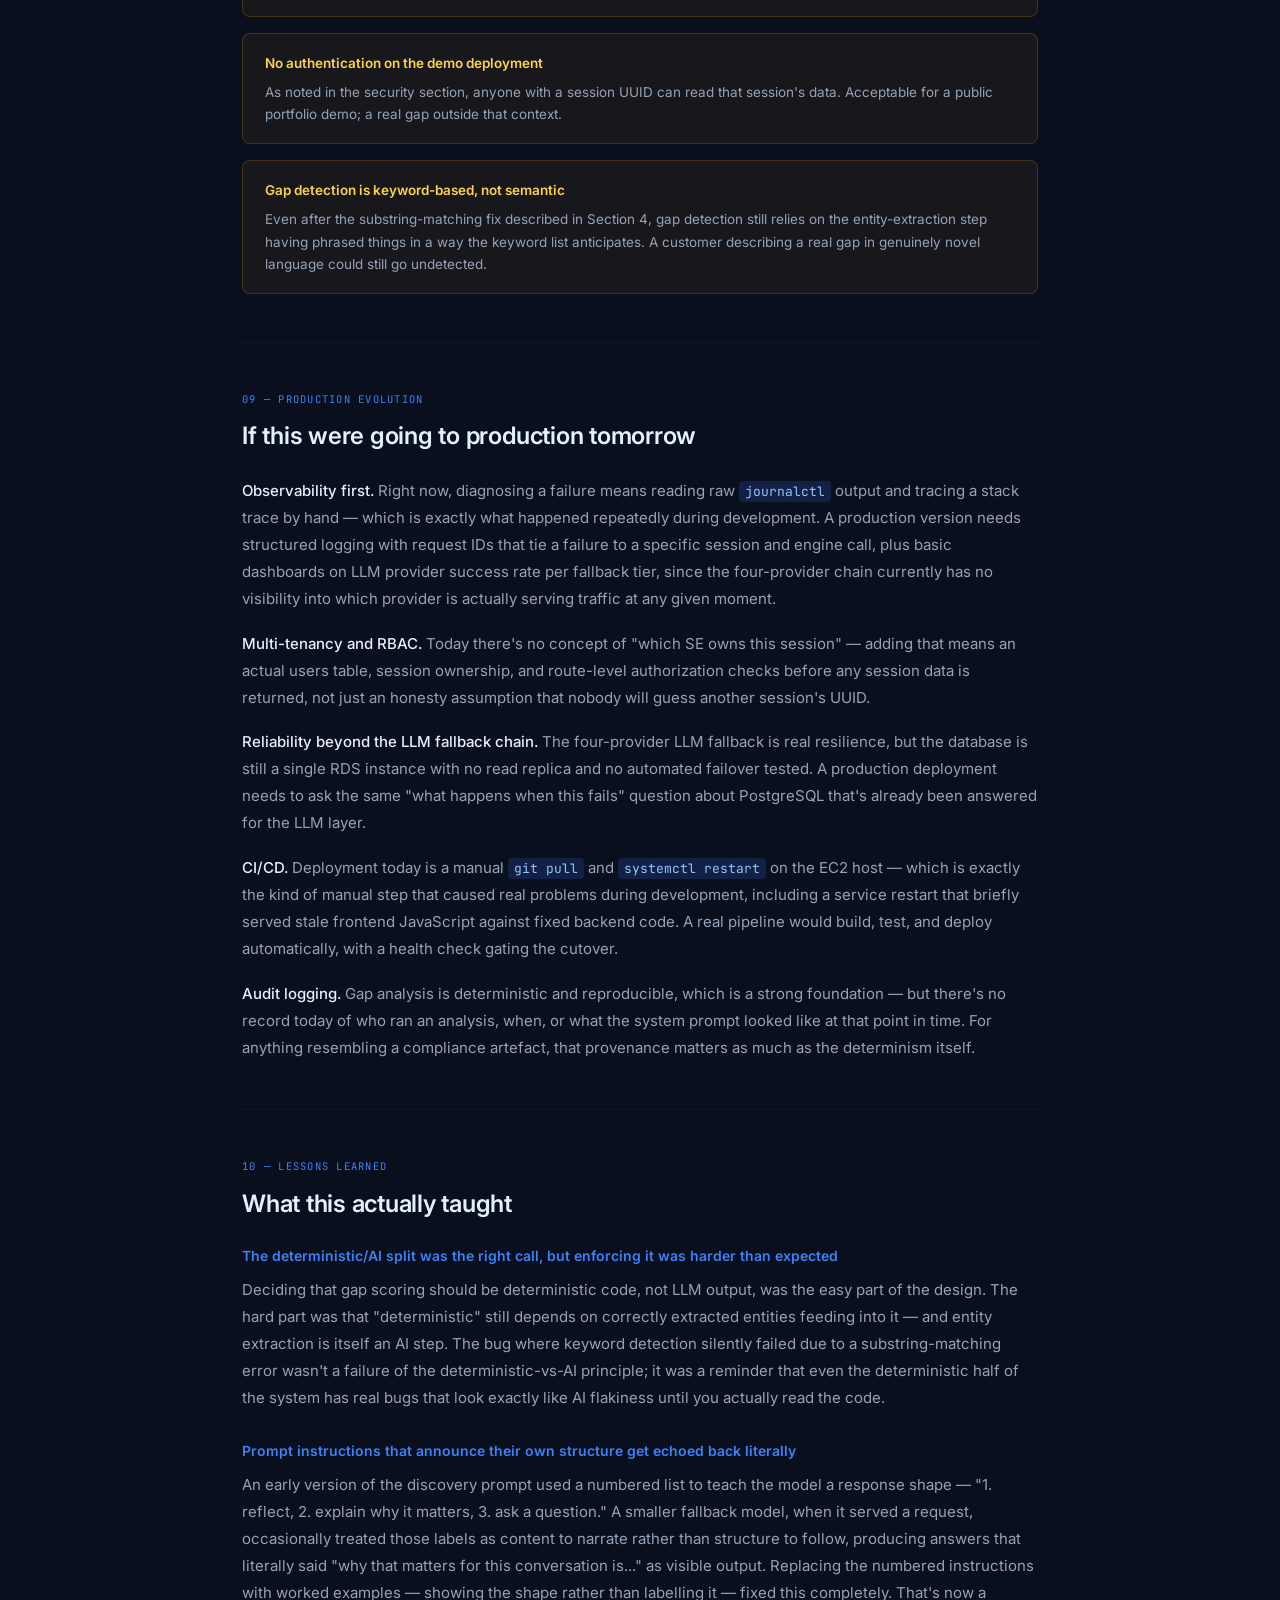
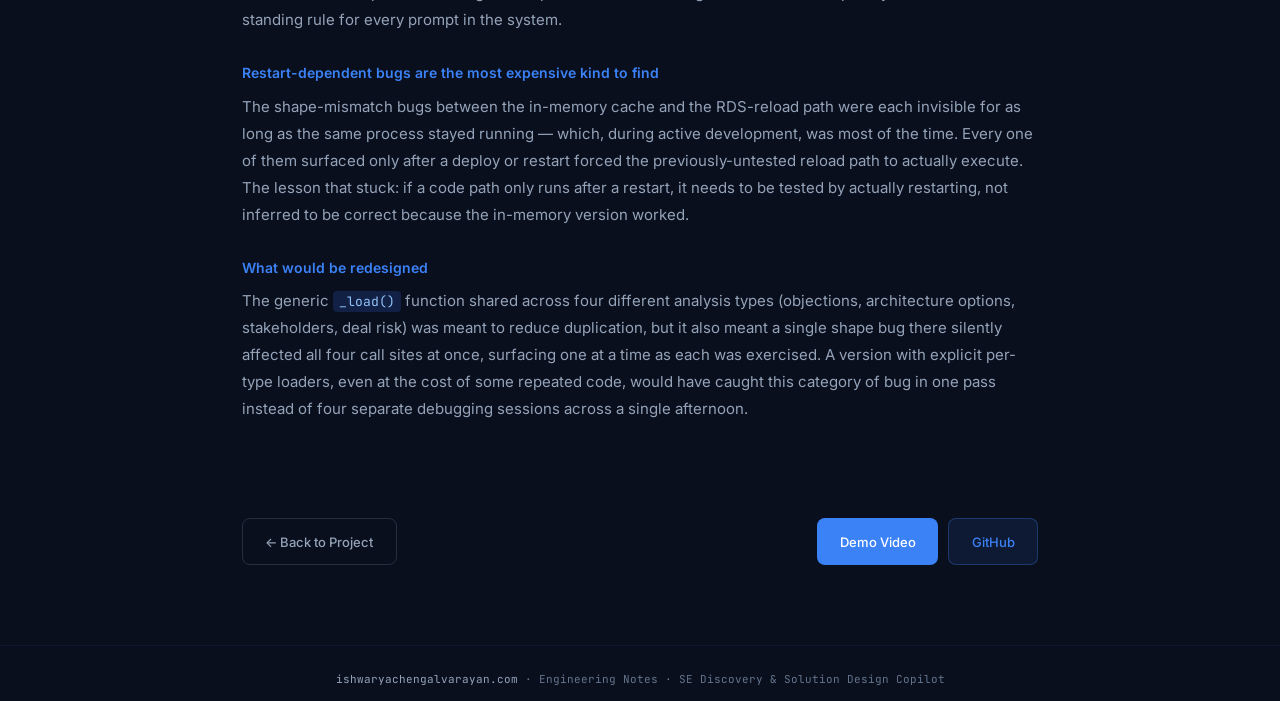
==== commit 12310b1d: "changes" ====
--- a/projects/discovery-copilot/engineering-notes/index.html
+++ b/projects/discovery-copilot/engineering-notes/index.html
@@ -33,7 +33,7 @@
   </div>
   <div class="en-cta-row">
     <a href="../../../index.html#projects" class="btn btn-ghost">← Back to Project</a>
-    <a href="https://youtu.be/-ubImHlkv9s" target="_blank" class="btn btn-primary">Live Demo</a>
+    <a href="https://youtu.be/-ubImHlkv9s" target="_blank" class="btn btn-primary">Demo Video</a>
     <a href="https://github.com/IshwaryaLakshmiC/security-discovery-copilot" target="_blank" class="btn btn-secondary">GitHub</a>
   </div>
 </div>
@@ -282,7 +282,7 @@
   <div class="en-footer-nav">
     <a href="../../../index.html#projects" class="btn btn-ghost">← Back to Project</a>
     <div style="display:flex;gap:10px;flex-wrap:wrap">
-      <a href="https://youtu.be/-ubImHlkv9s" target="_blank" class="btn btn-primary">Live Demo</a>
+      <a href="https://youtu.be/-ubImHlkv9s" target="_blank" class="btn btn-primary">Demo Video</a>
       <a href="https://github.com/IshwaryaLakshmiC/security-discovery-copilot" target="_blank" class="btn btn-secondary">GitHub</a>
     </div>
   </div>
@@ -290,7 +290,7 @@
 </div>
 
 <footer>
-  <a href="../../../index.html">ishwaryaaunfiltered.live</a> · Engineering Notes · SE Discovery &amp; Solution Design Copilot
+  <a href="../../../index.html">ishwaryachengalvarayan.com</a> · Engineering Notes · SE Discovery &amp; Solution Design Copilot
 </footer>
 
 </body>
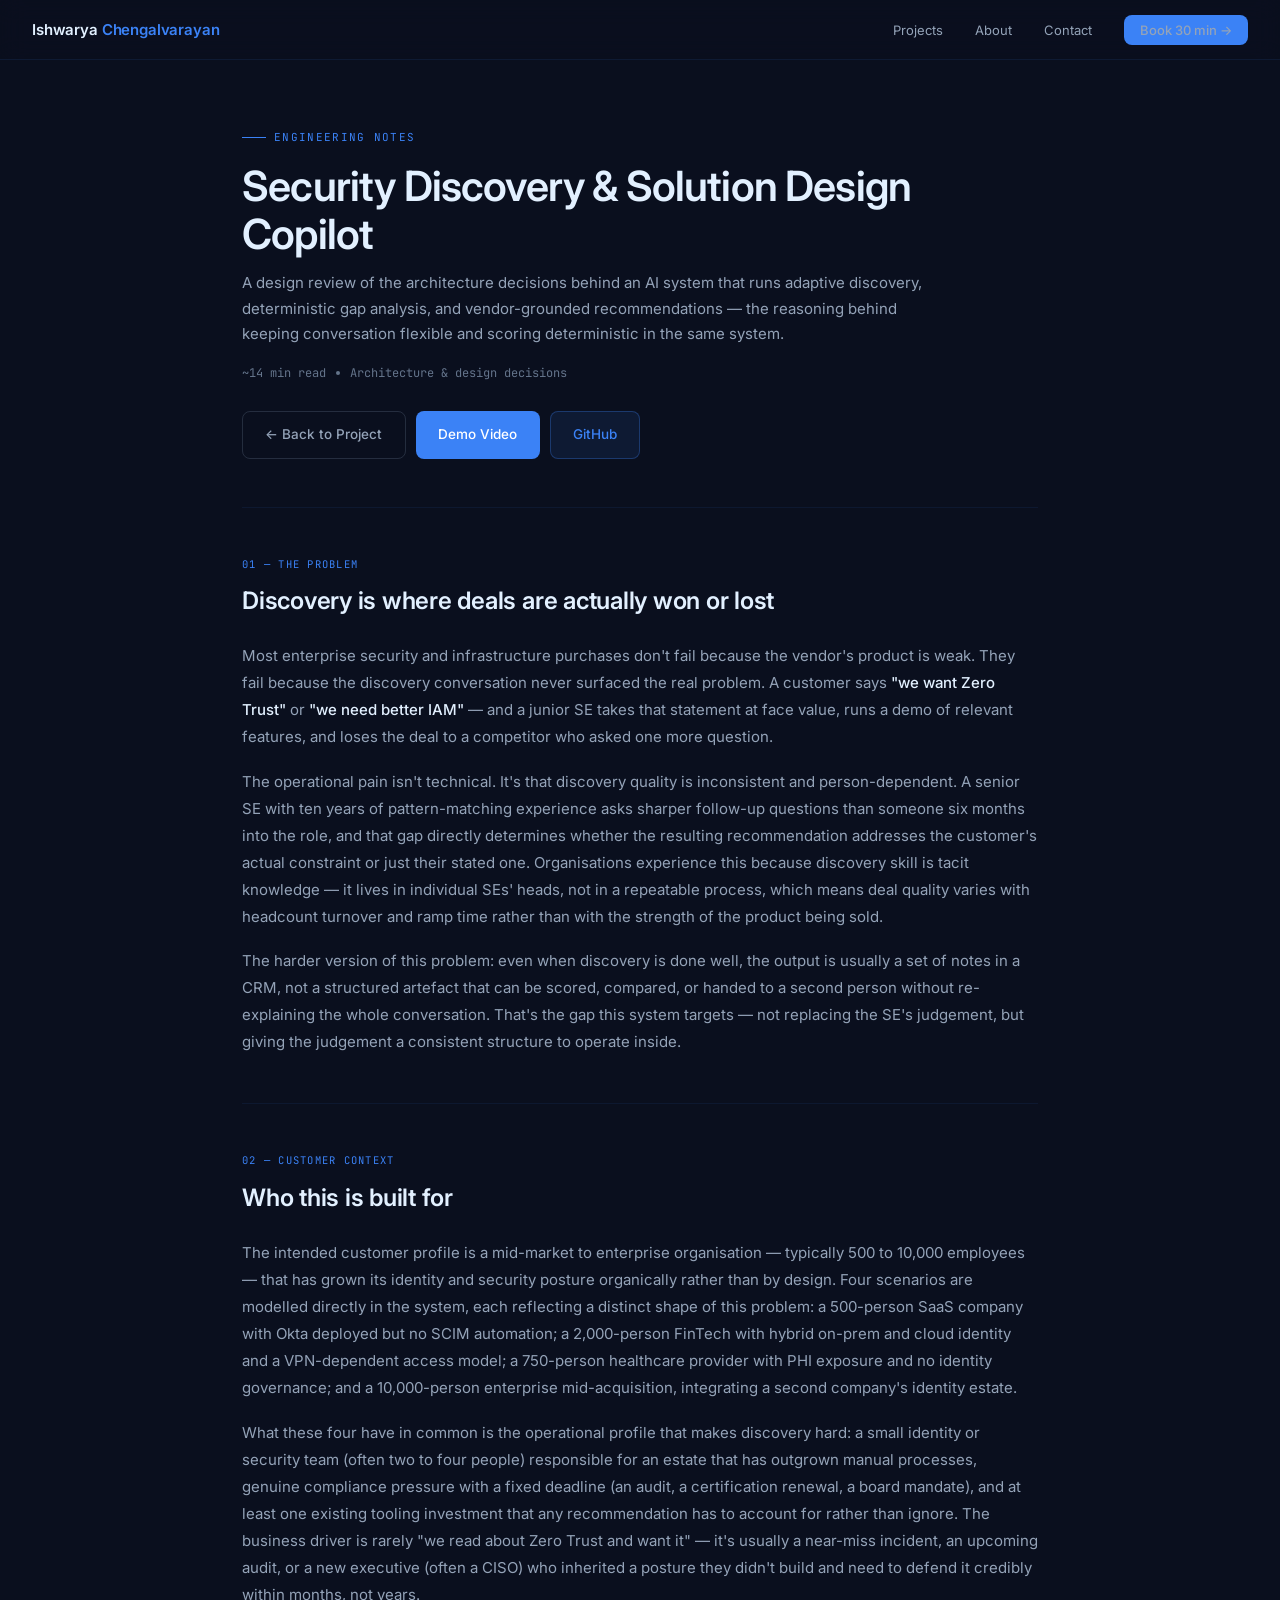
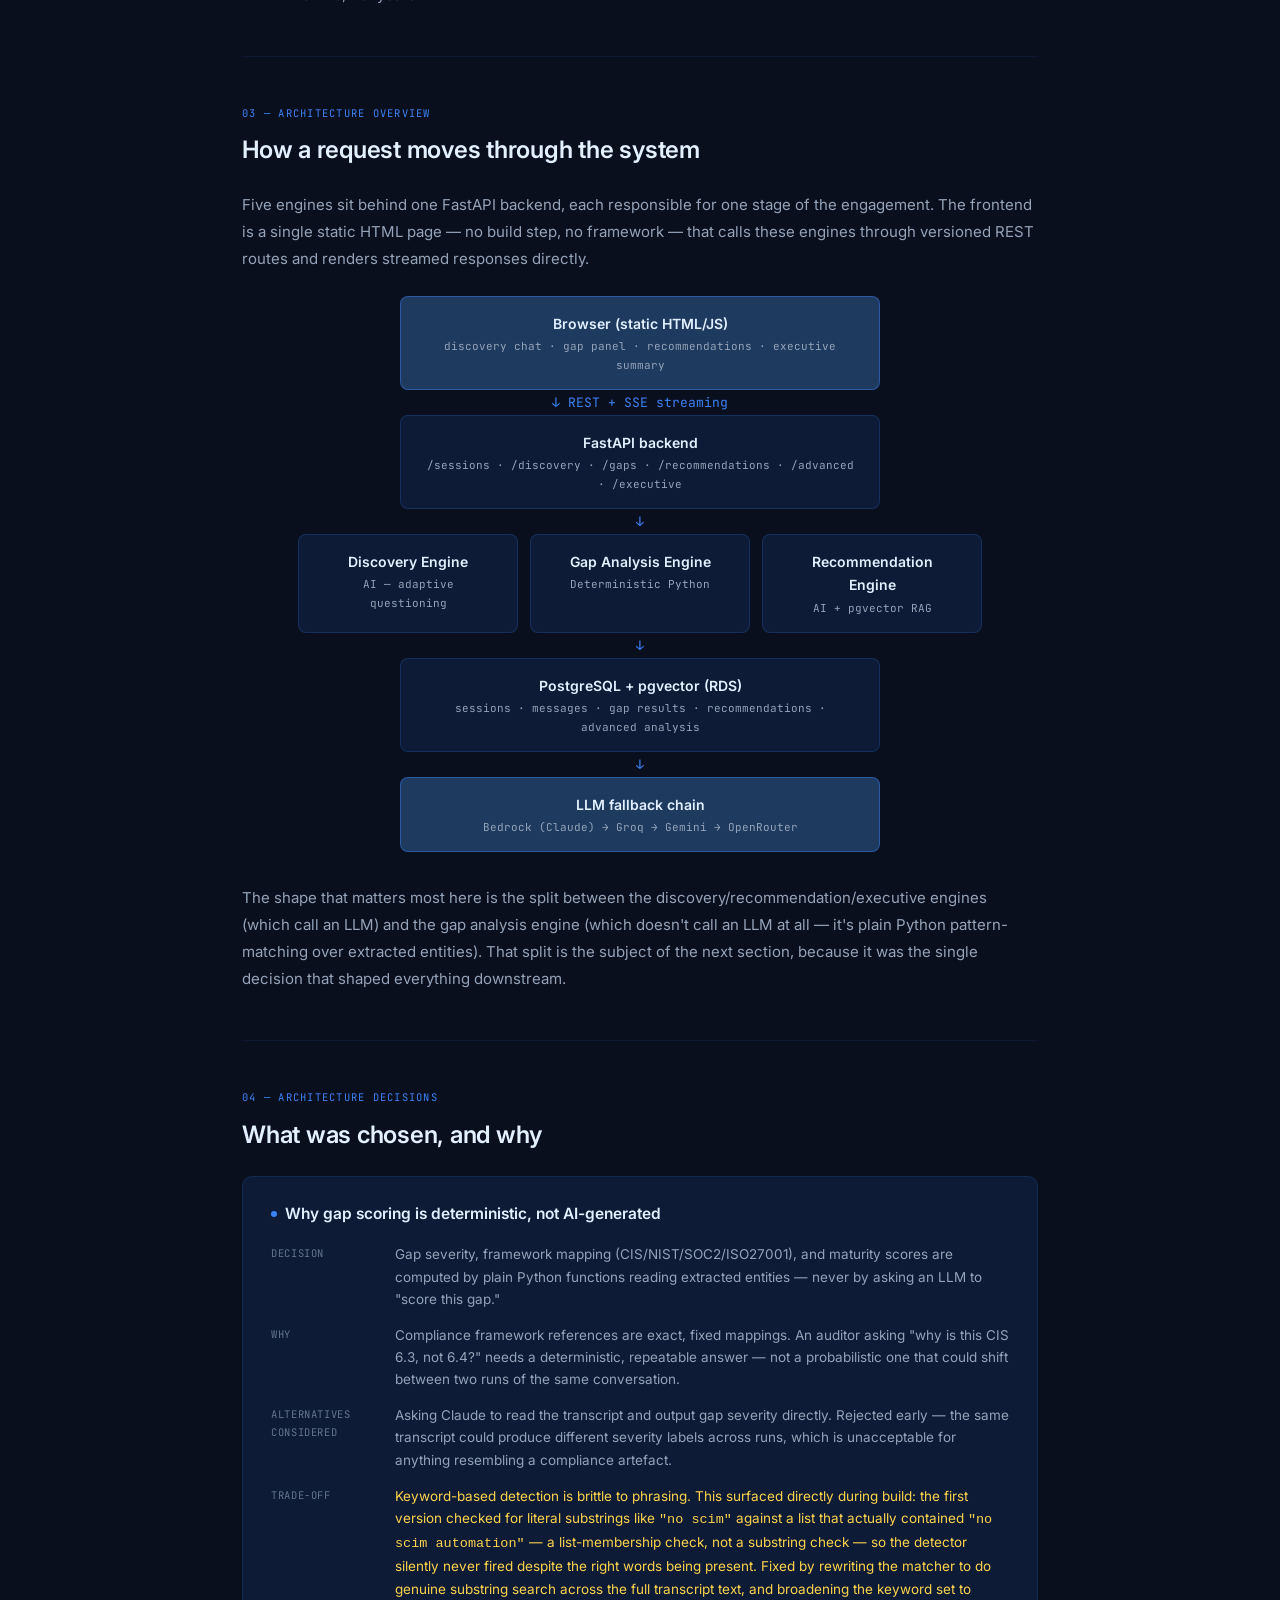
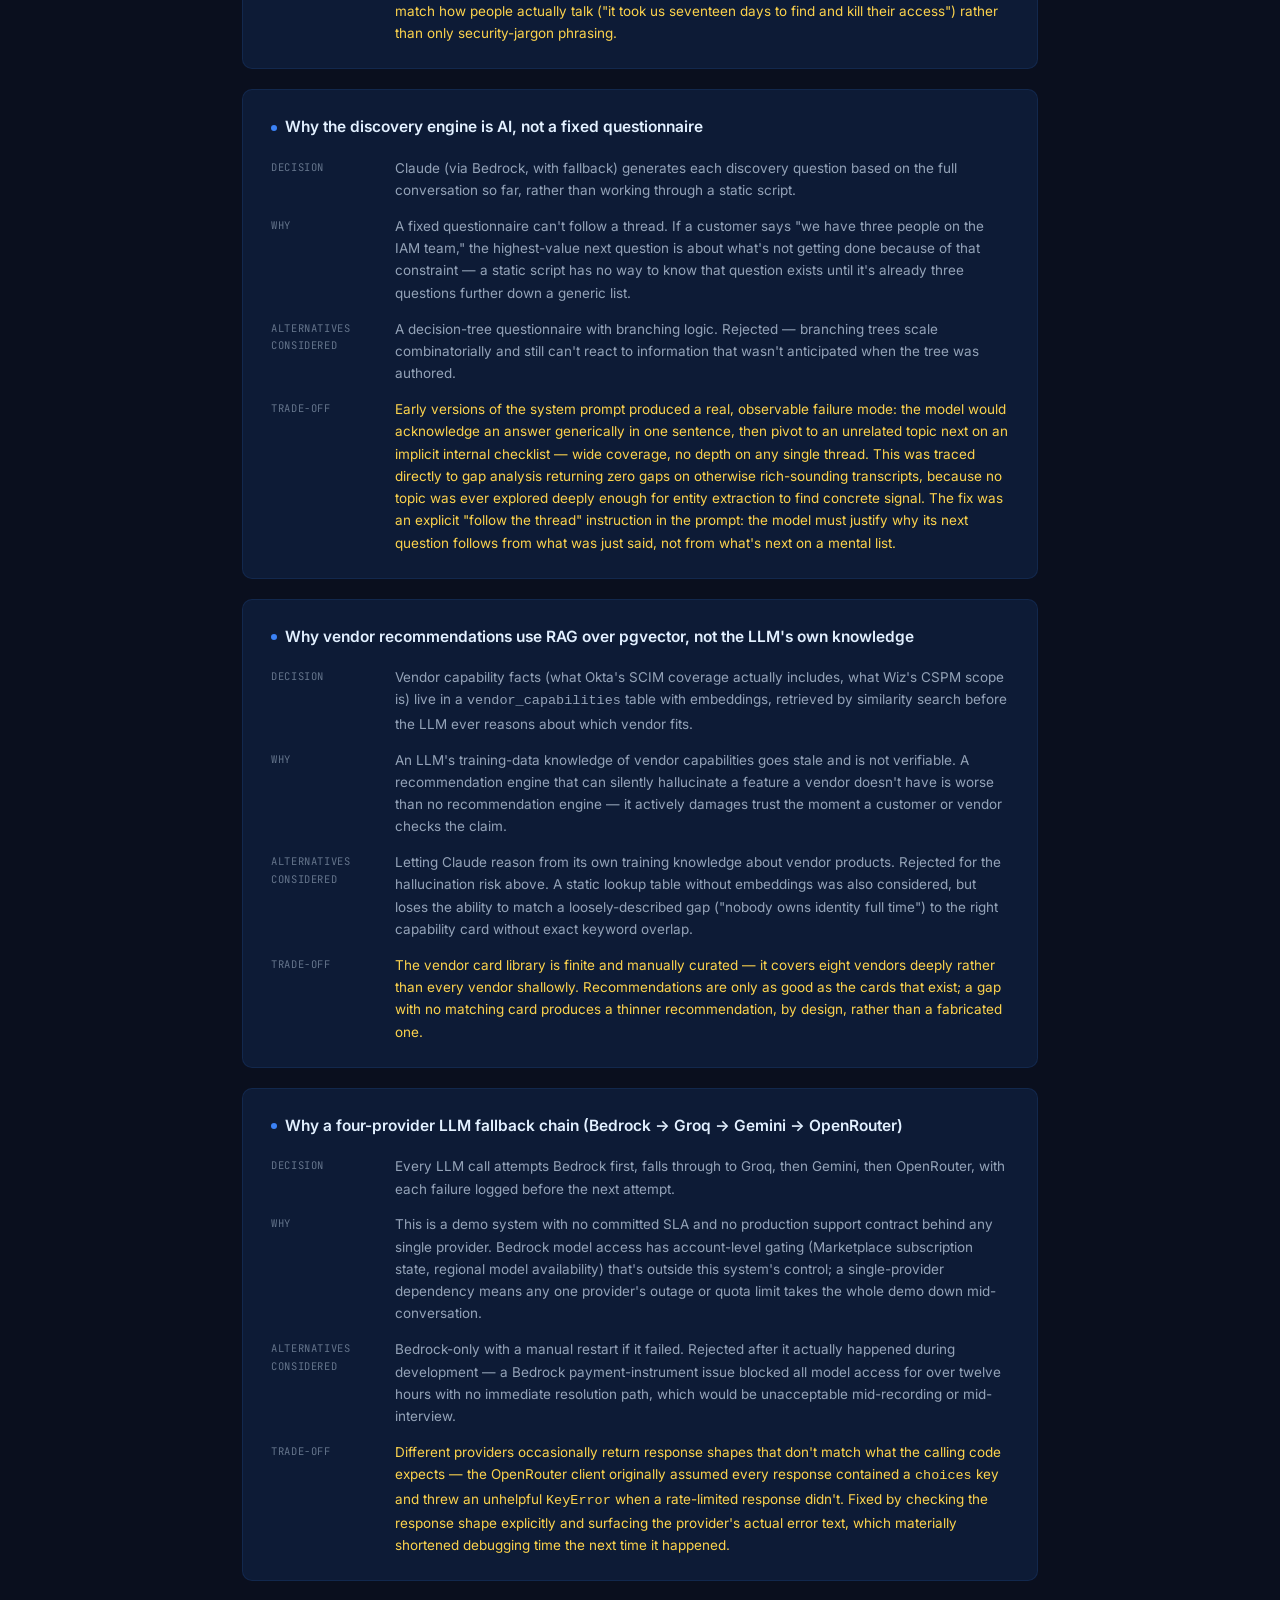
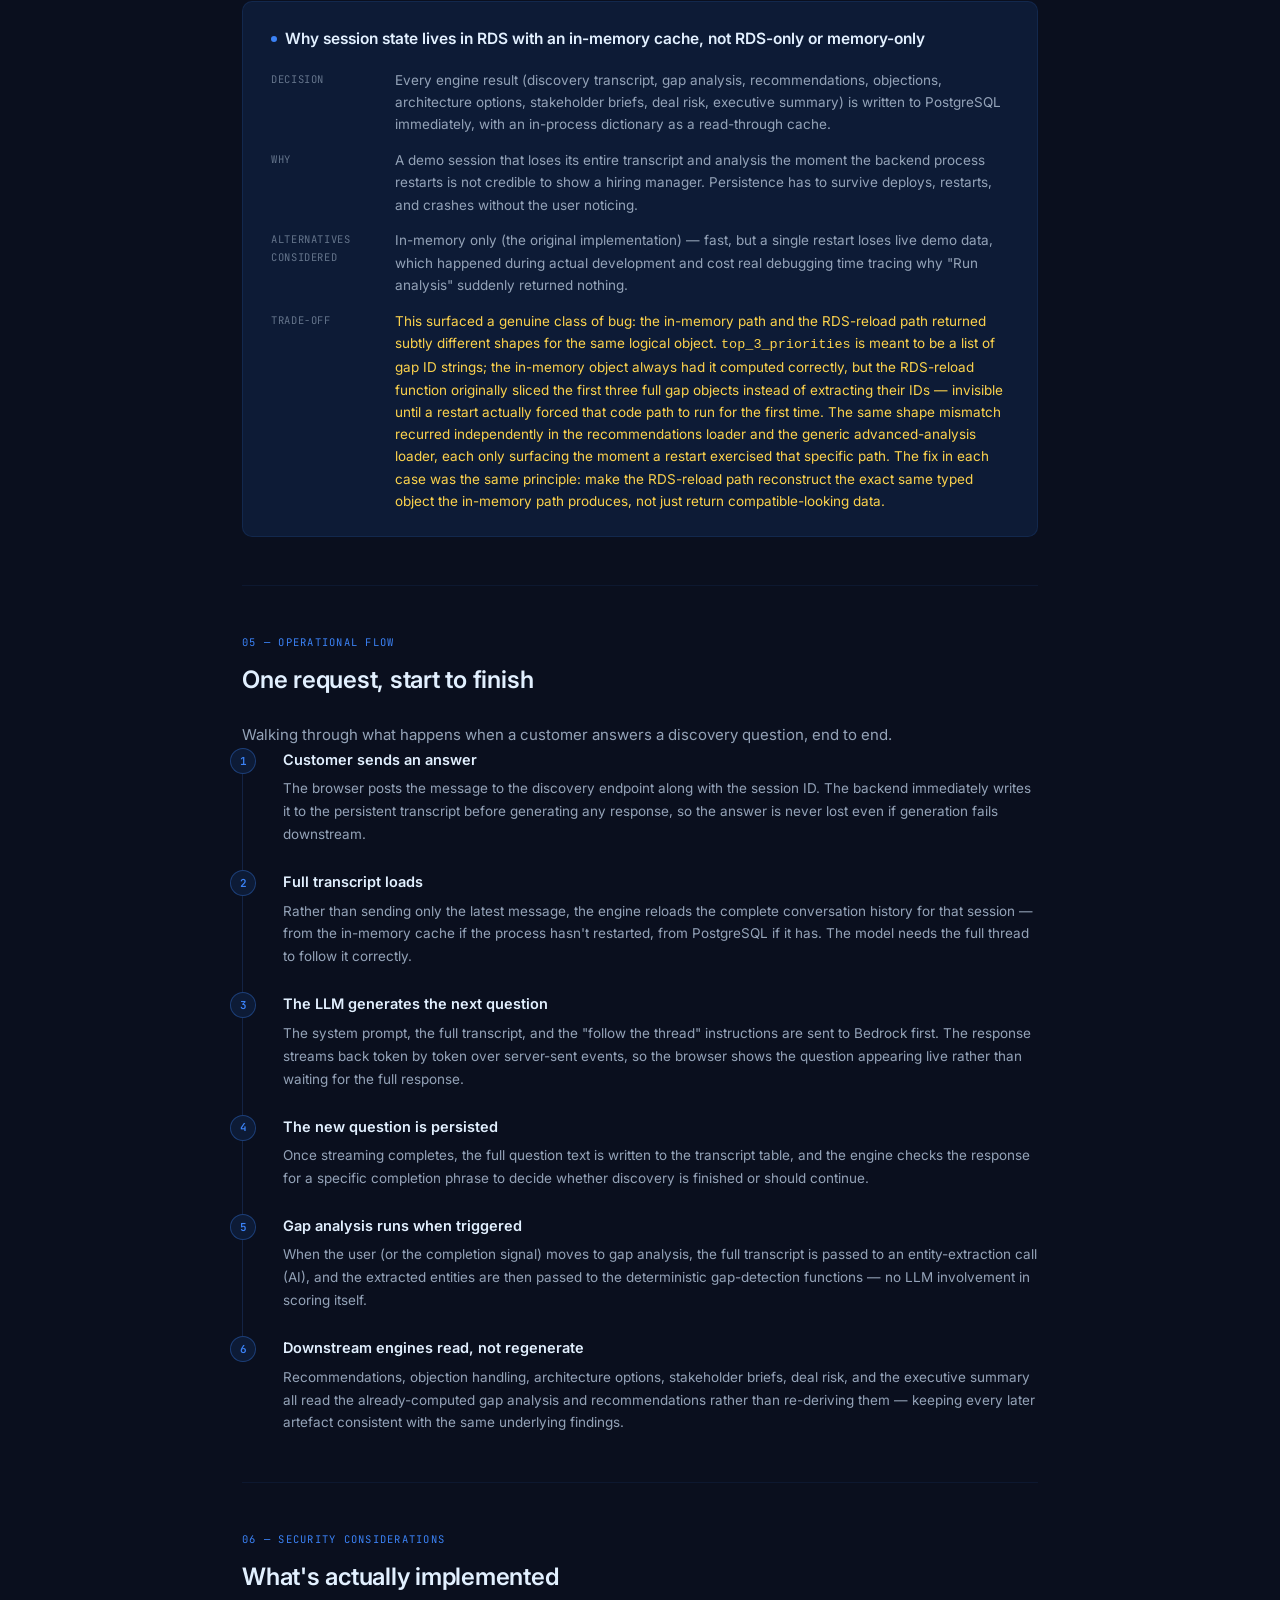
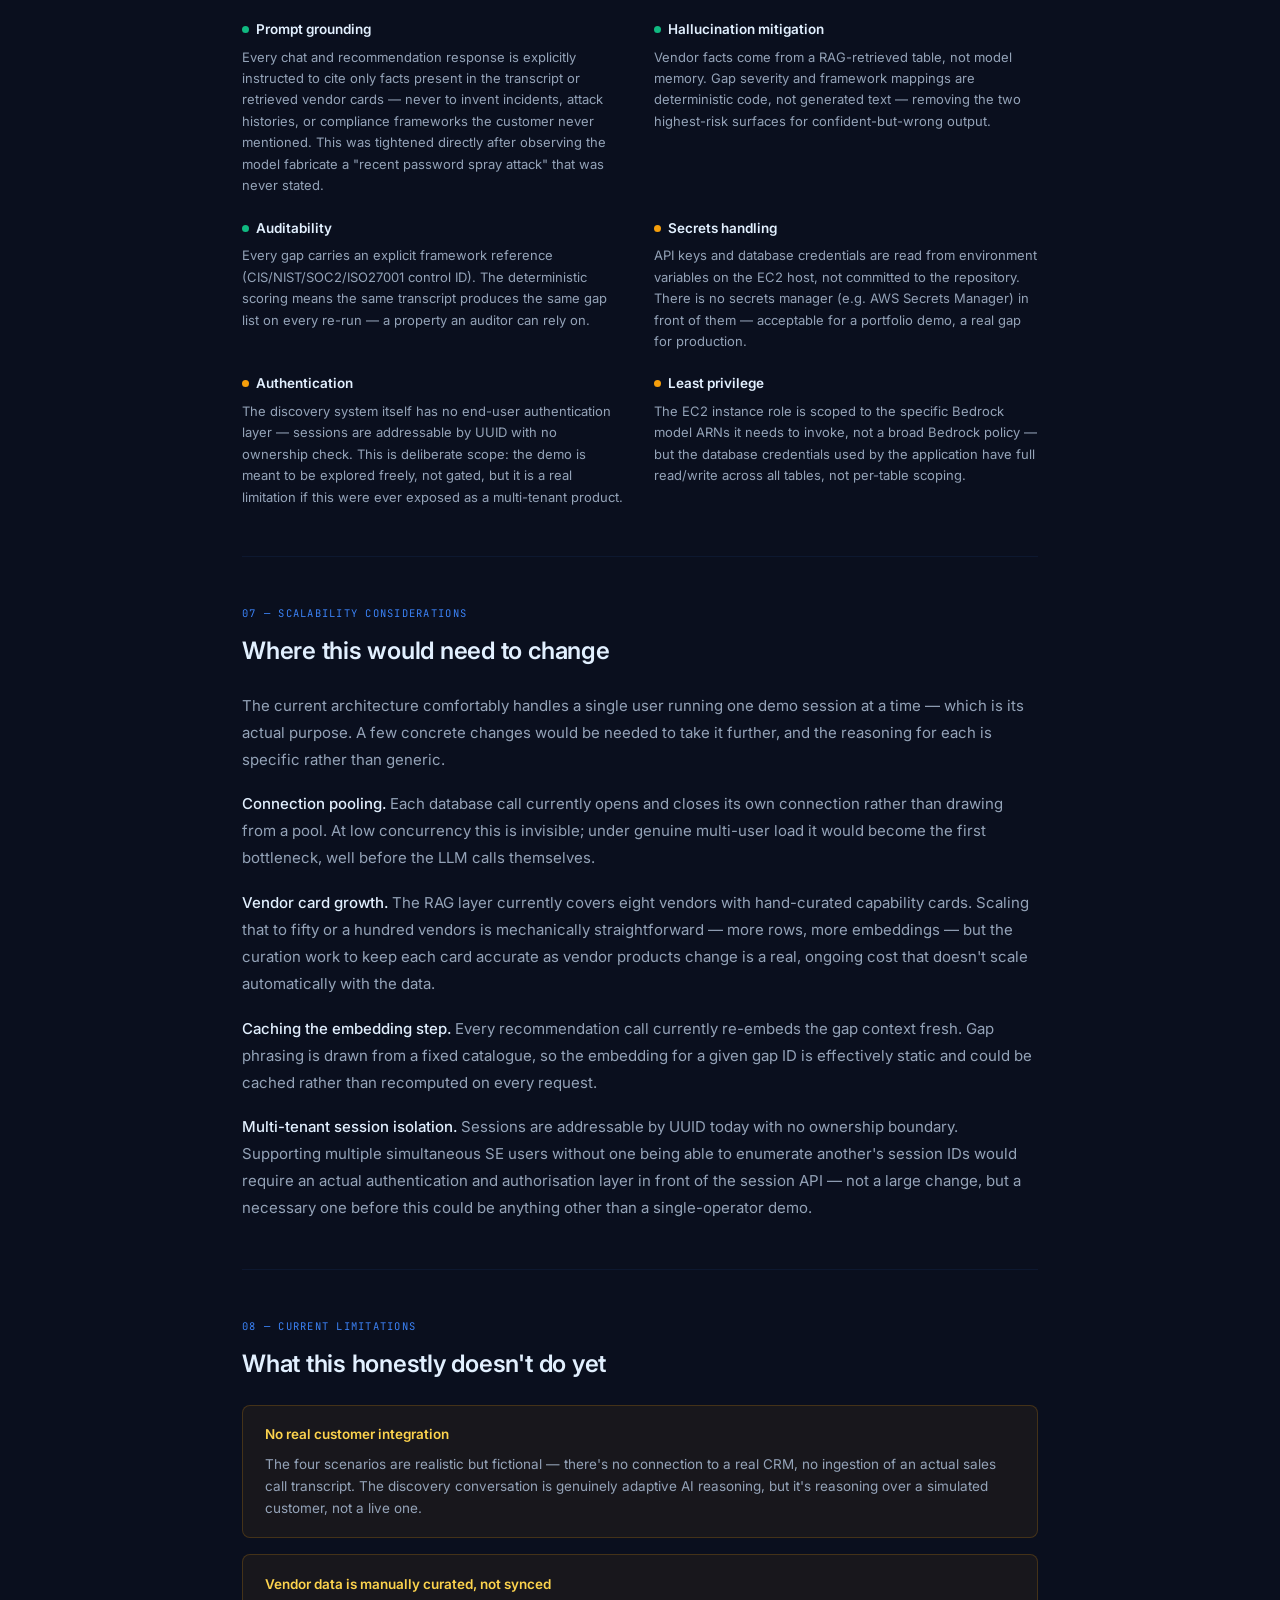
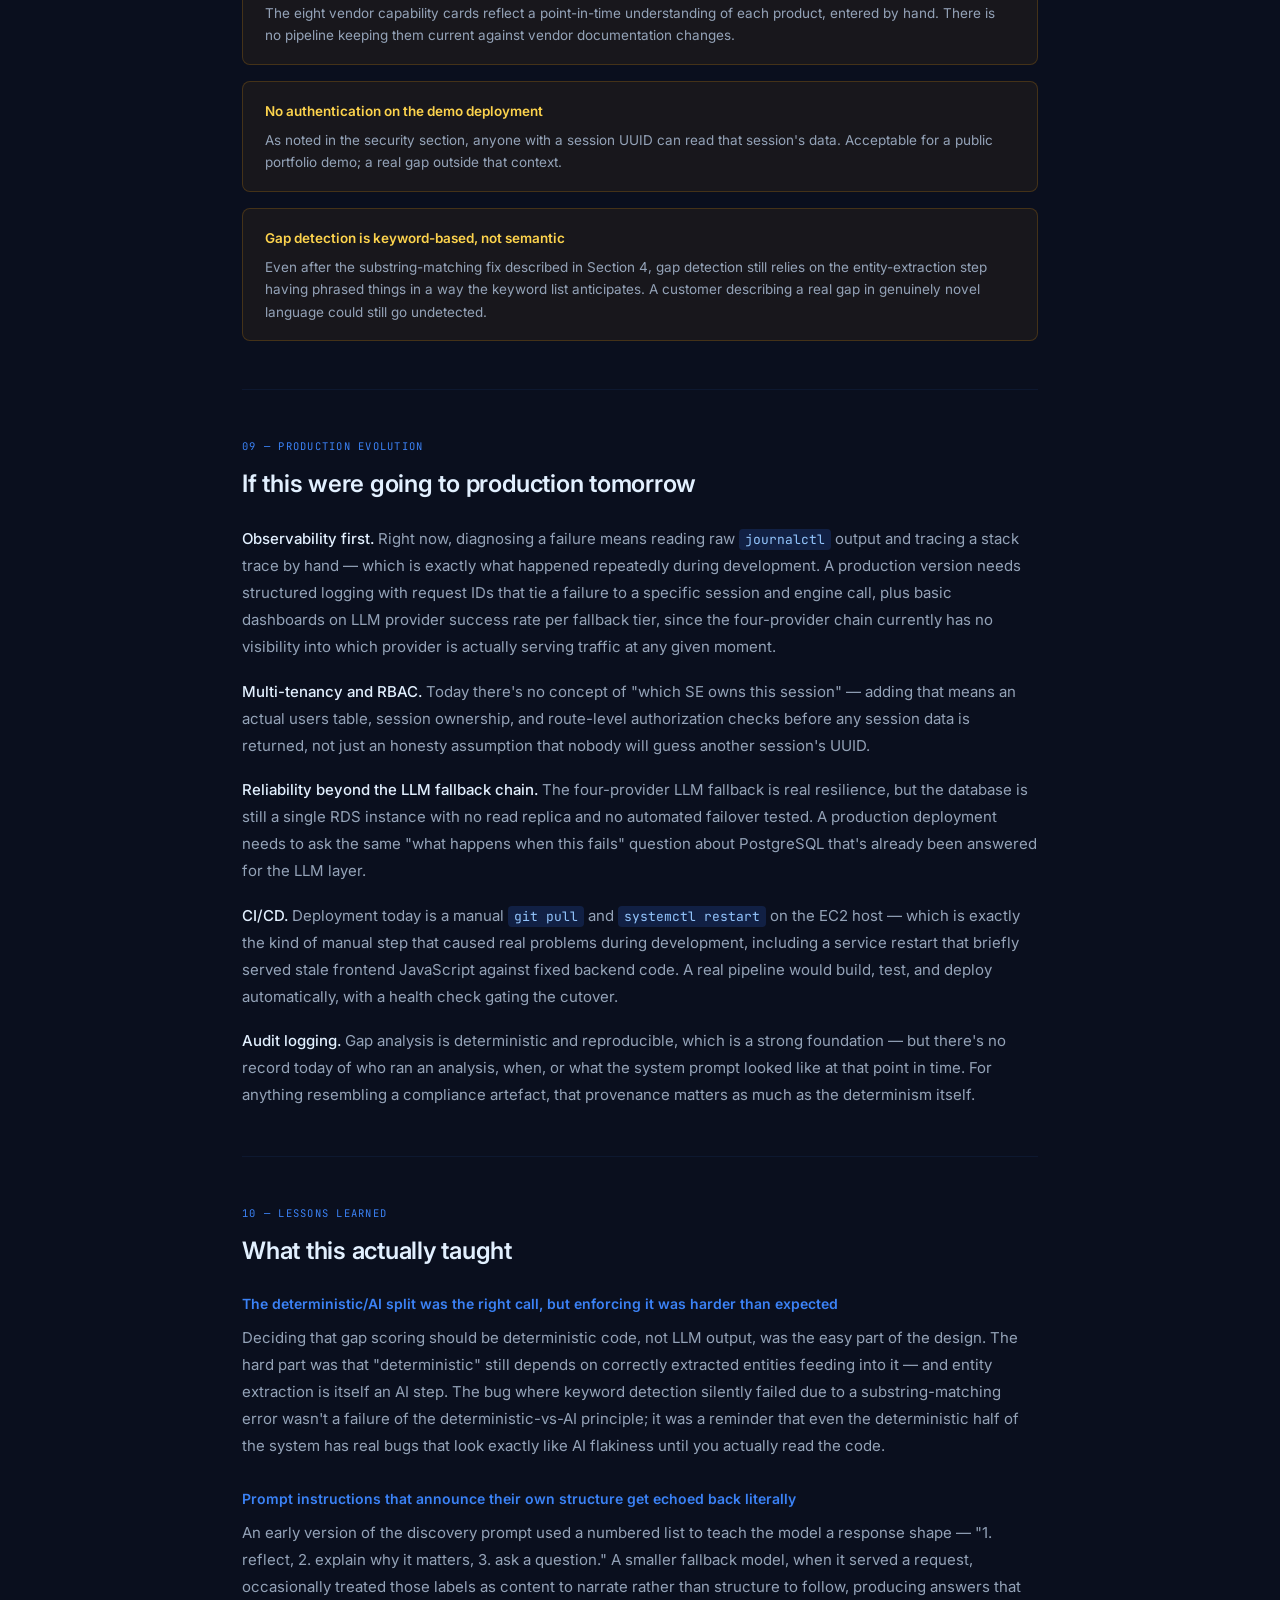
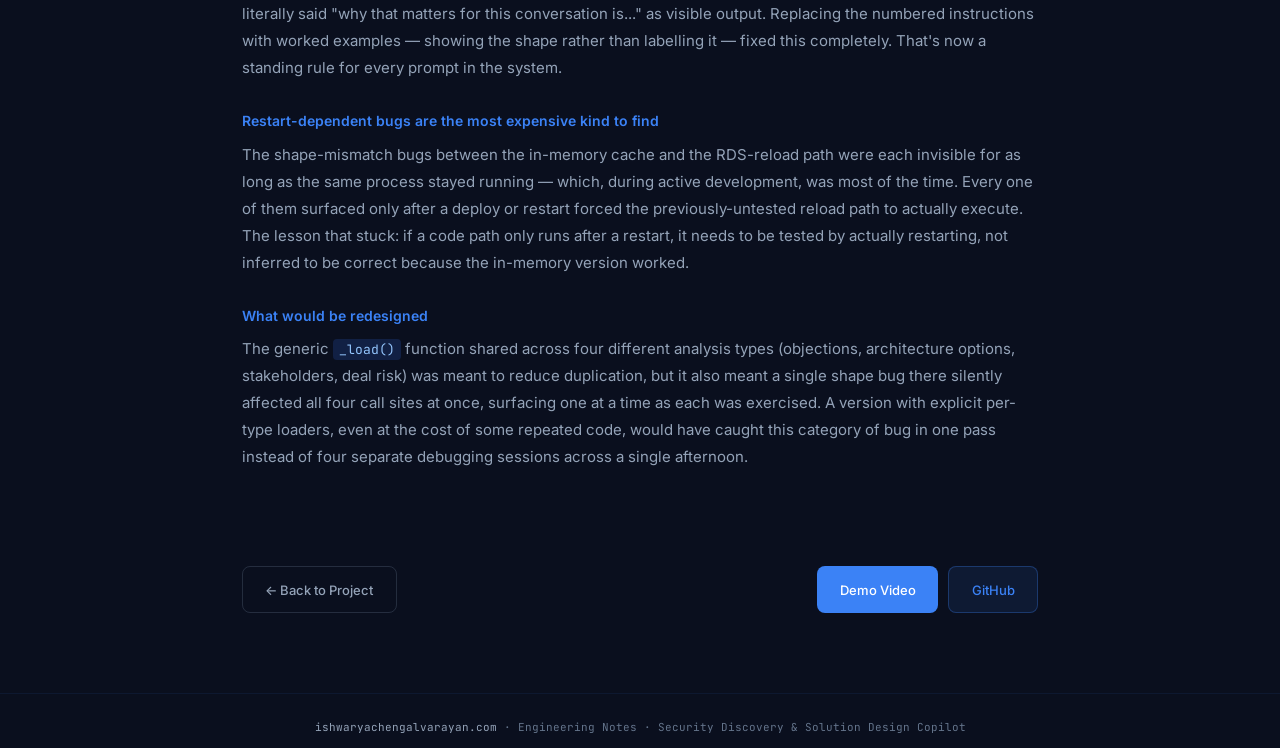
==== commit 35b2150a: "update portfolio" ====
--- a/projects/discovery-copilot/engineering-notes/index.html
+++ b/projects/discovery-copilot/engineering-notes/index.html
@@ -3,8 +3,8 @@
 <head>
 <meta charset="UTF-8" />
 <meta name="viewport" content="width=device-width, initial-scale=1.0" />
-<title>Engineering Notes — SE Discovery & Solution Design Copilot | Ishwarya Chengalvarayan</title>
-<meta name="description" content="Architecture decisions, trade-offs, and lessons learned building an AI-driven SE discovery and solution design engine." />
+<title>Engineering Notes — Security Discovery & Solution Design Copilot | Ishwarya Chengalvarayan</title>
+<meta name="description" content="Architecture decisions, trade-offs, and lessons learned building an AI-driven security discovery and solution design engine." />
 <link rel="preconnect" href="https://fonts.googleapis.com" />
 <link href="https://fonts.googleapis.com/css2?family=JetBrains+Mono:wght@400;600;700&family=Inter:wght@300;400;500;600&display=swap" rel="stylesheet" />
 <link rel="stylesheet" href="../../engineering-notes.css" />
@@ -24,8 +24,8 @@
 <!-- HERO -->
 <div class="en-hero">
   <div class="en-kicker">Engineering Notes</div>
-  <h1 class="en-title">SE Discovery & Solution Design Copilot</h1>
-  <p class="en-desc">A design review of the architecture decisions behind an AI system that runs the first three meetings of a Solutions Engineering engagement — adaptive discovery, deterministic gap analysis, and vendor-grounded recommendations.</p>
+  <h1 class="en-title">Security Discovery & Solution Design Copilot</h1>
+  <p class="en-desc">A design review of the architecture decisions behind an AI system that runs adaptive discovery, deterministic gap analysis, and vendor-grounded recommendations — the reasoning behind keeping conversation flexible and scoring deterministic in the same system.</p>
   <div class="en-meta">
     <span>~14 min read</span>
     <span class="dot"></span>
@@ -290,7 +290,7 @@
 </div>
 
 <footer>
-  <a href="../../../index.html">ishwaryachengalvarayan.com</a> · Engineering Notes · SE Discovery &amp; Solution Design Copilot
+  <a href="../../../index.html">ishwaryachengalvarayan.com</a> · Engineering Notes · Security Discovery &amp; Solution Design Copilot
 </footer>
 
 </body>
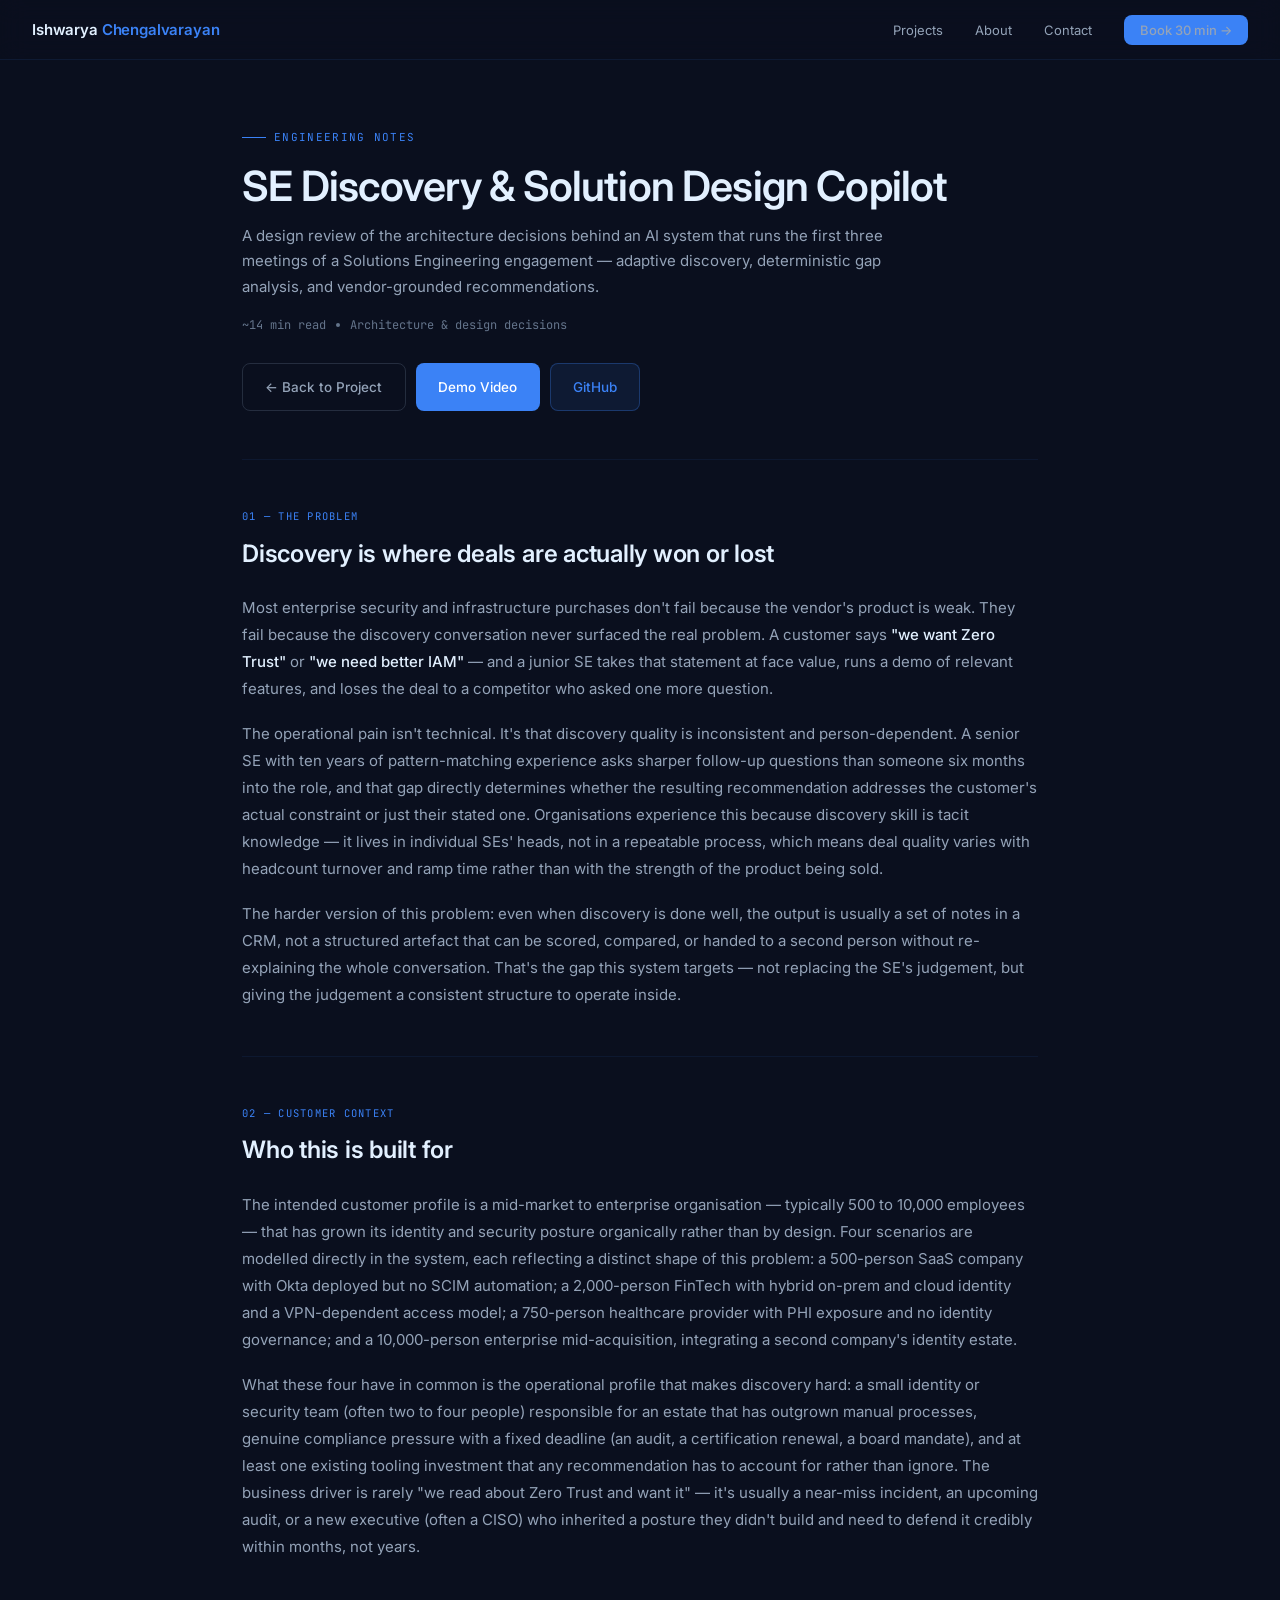
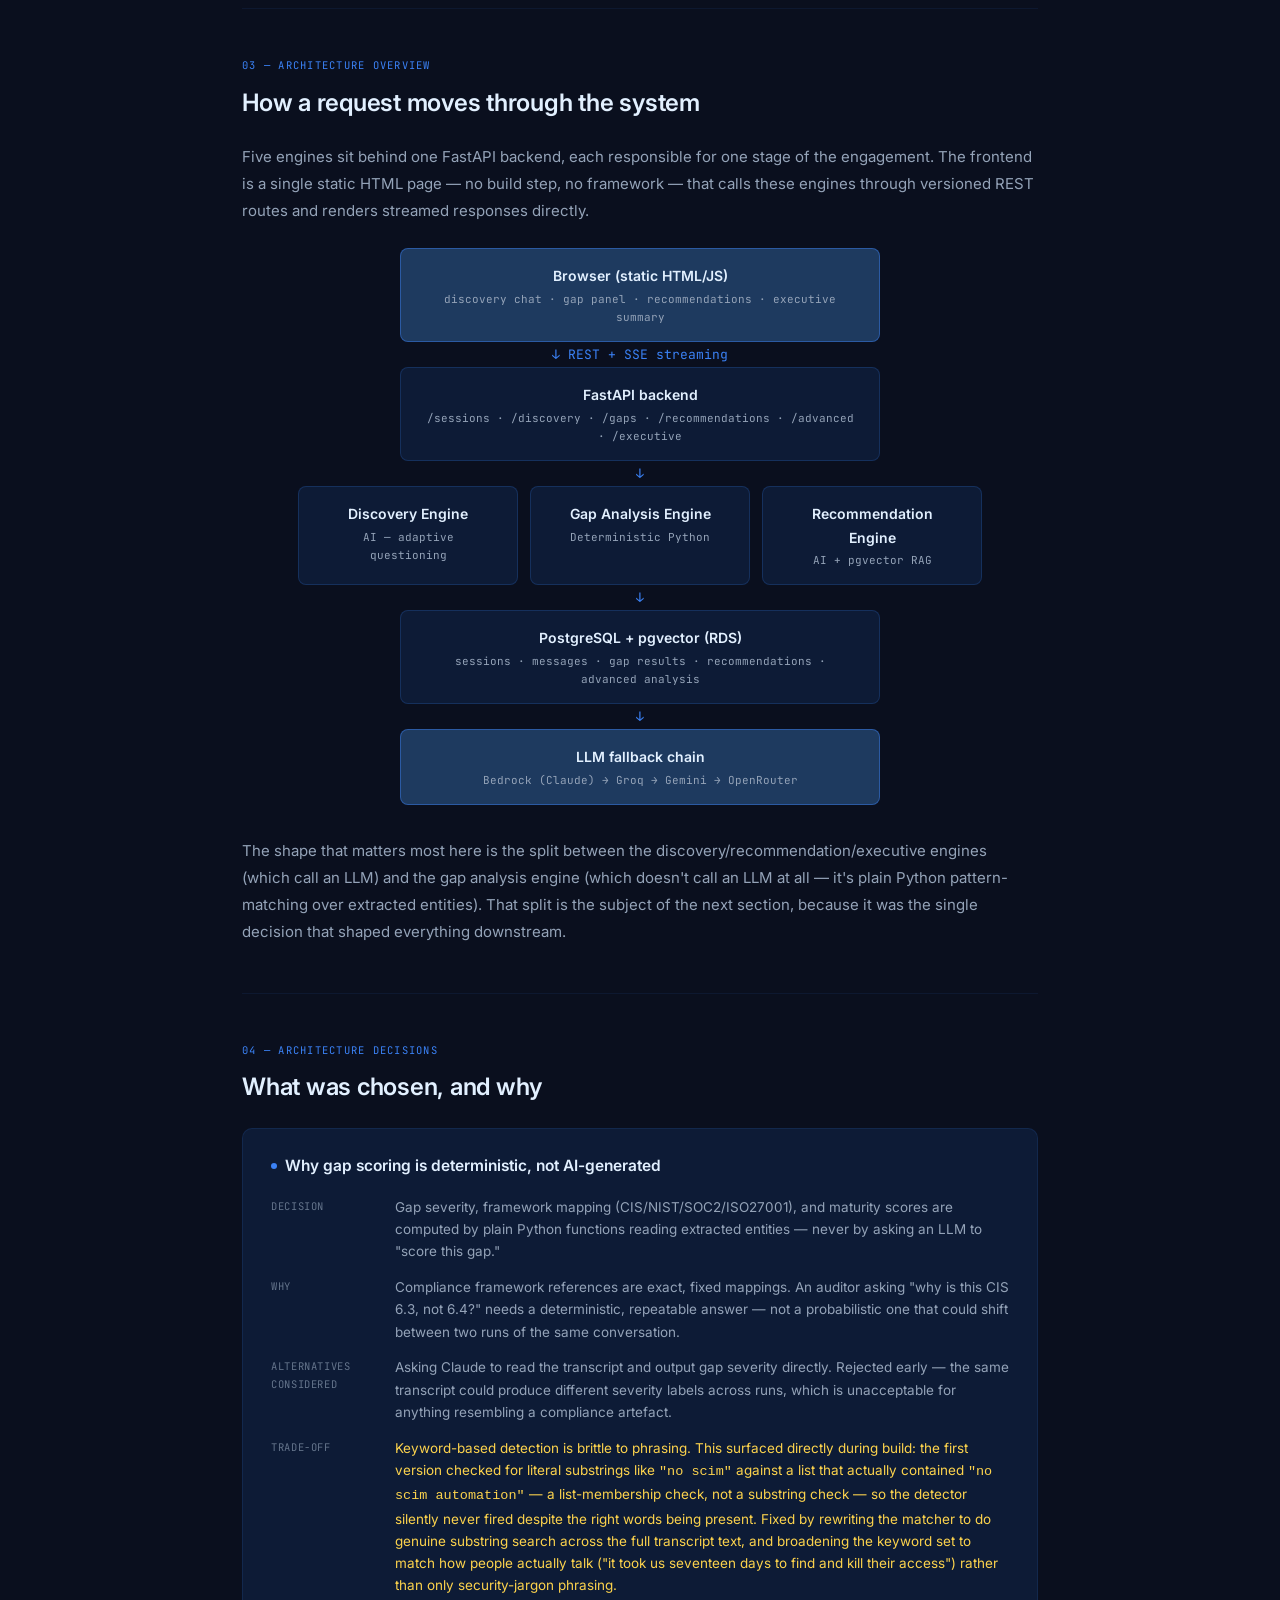
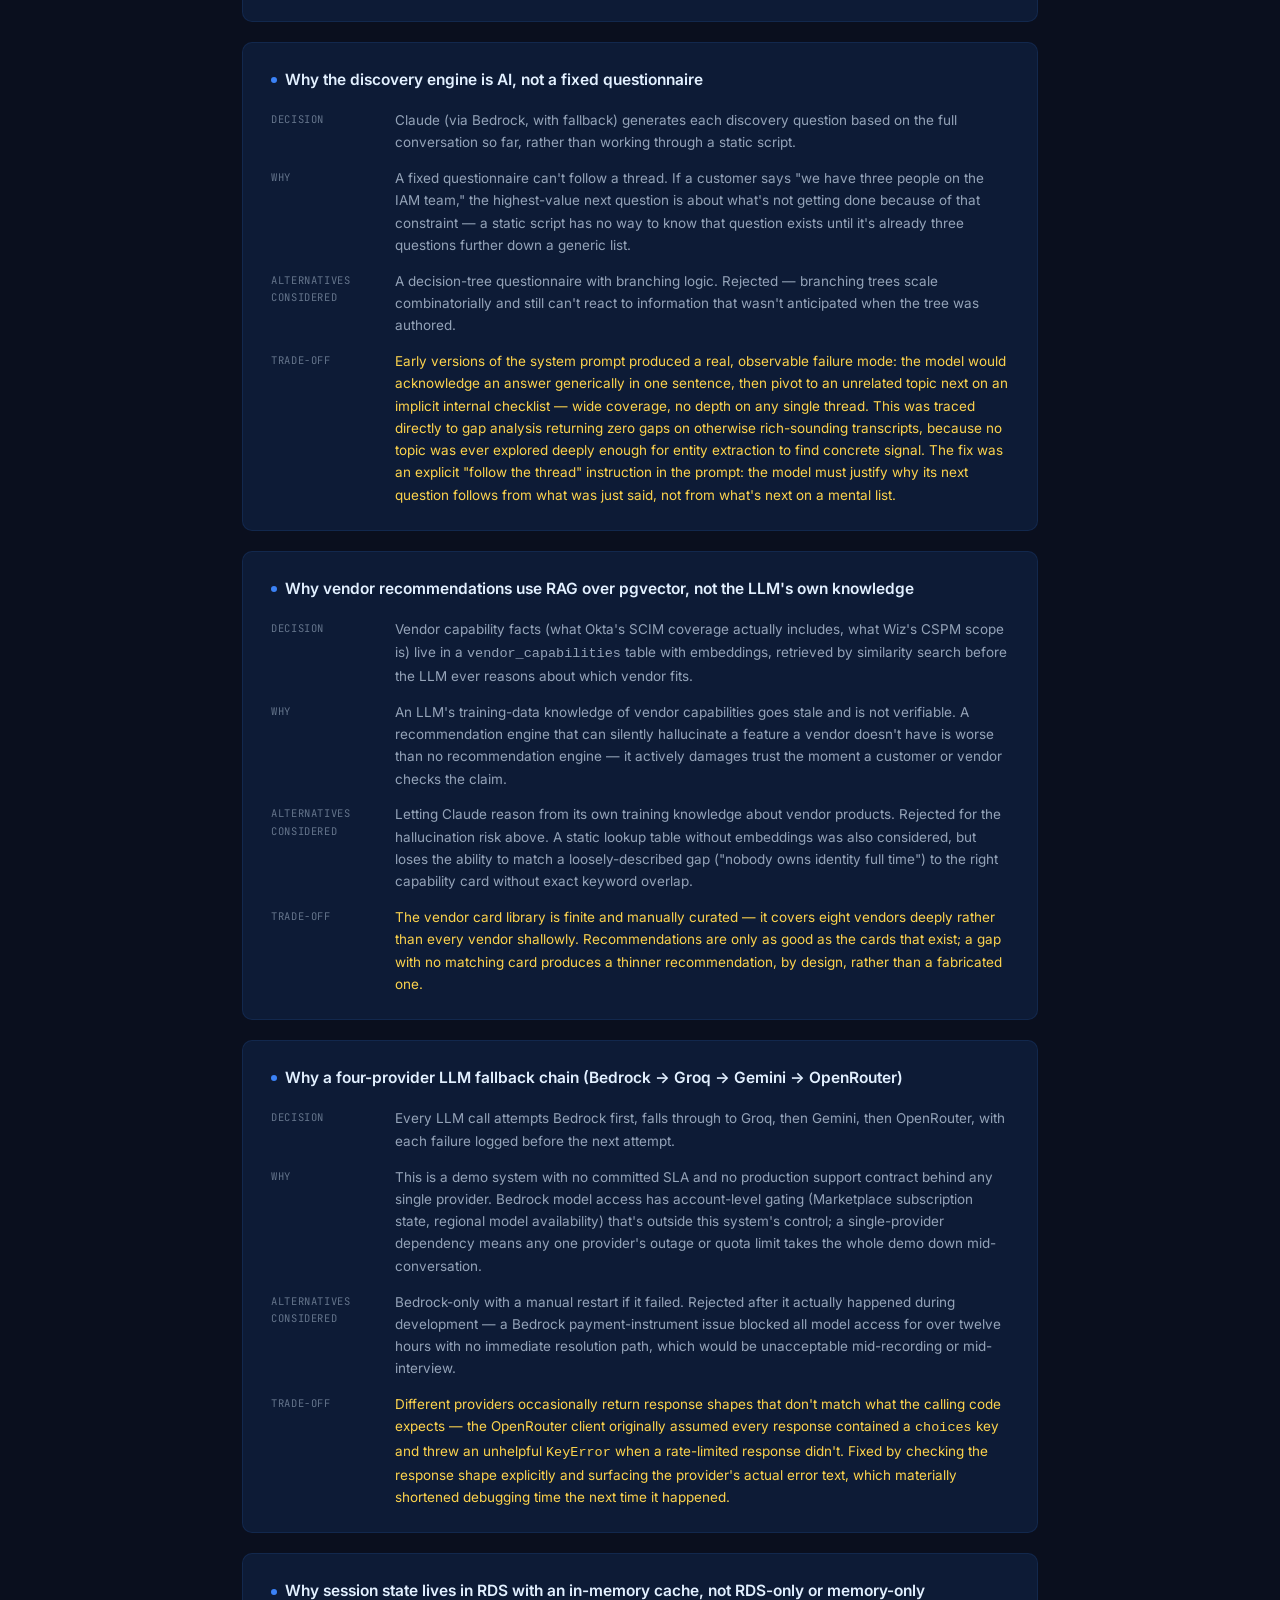
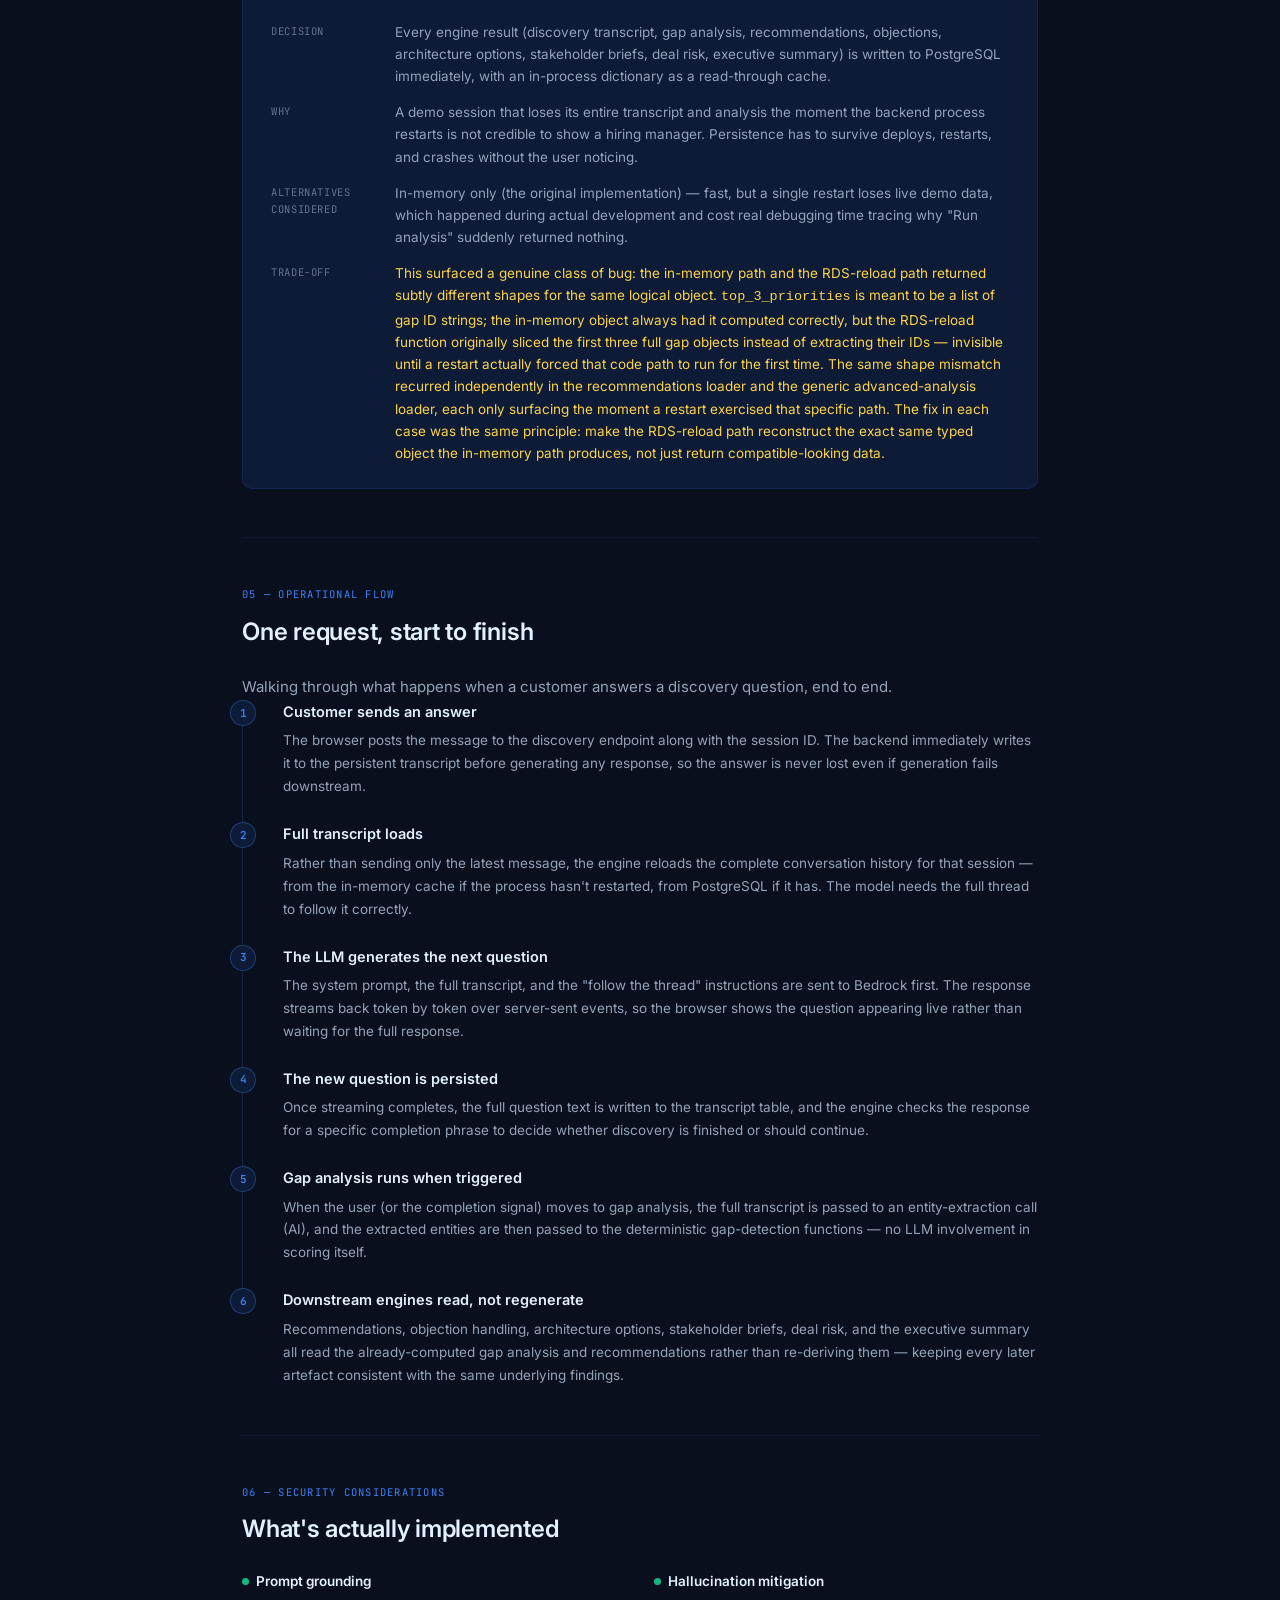
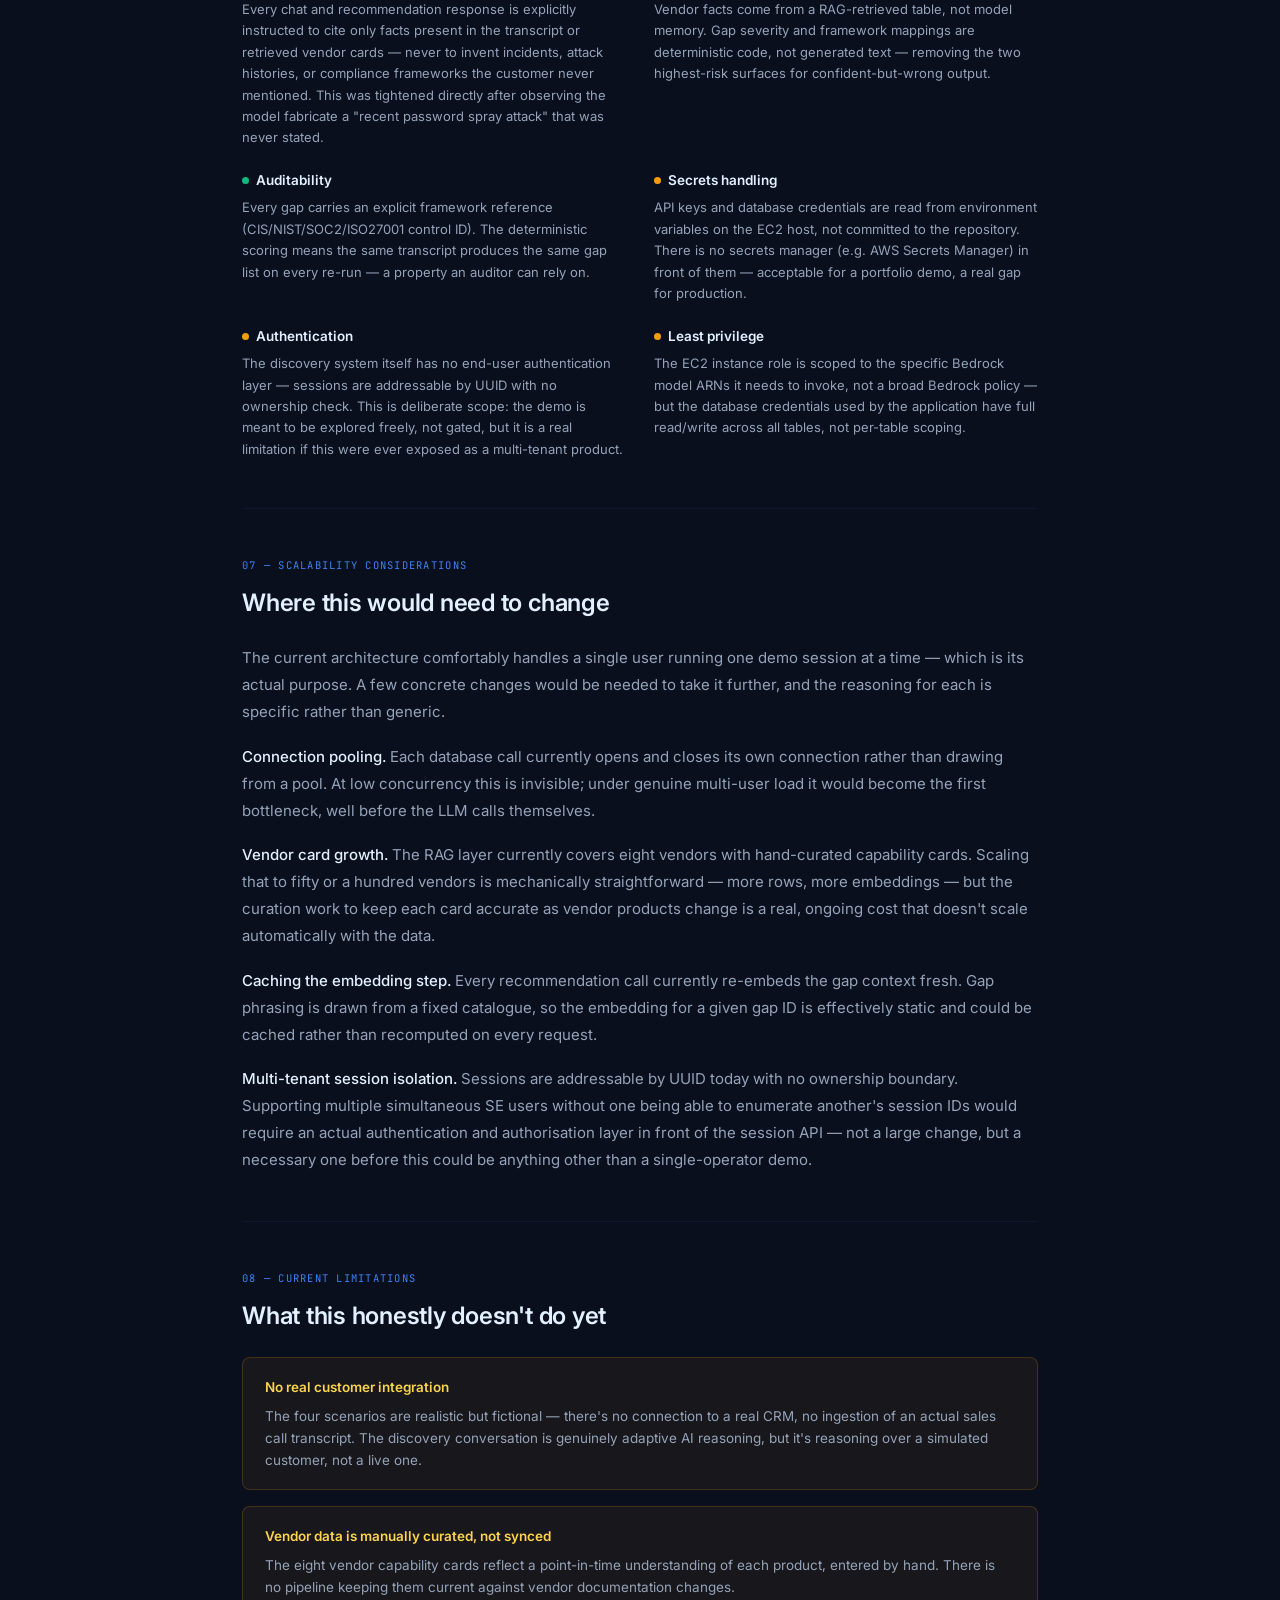
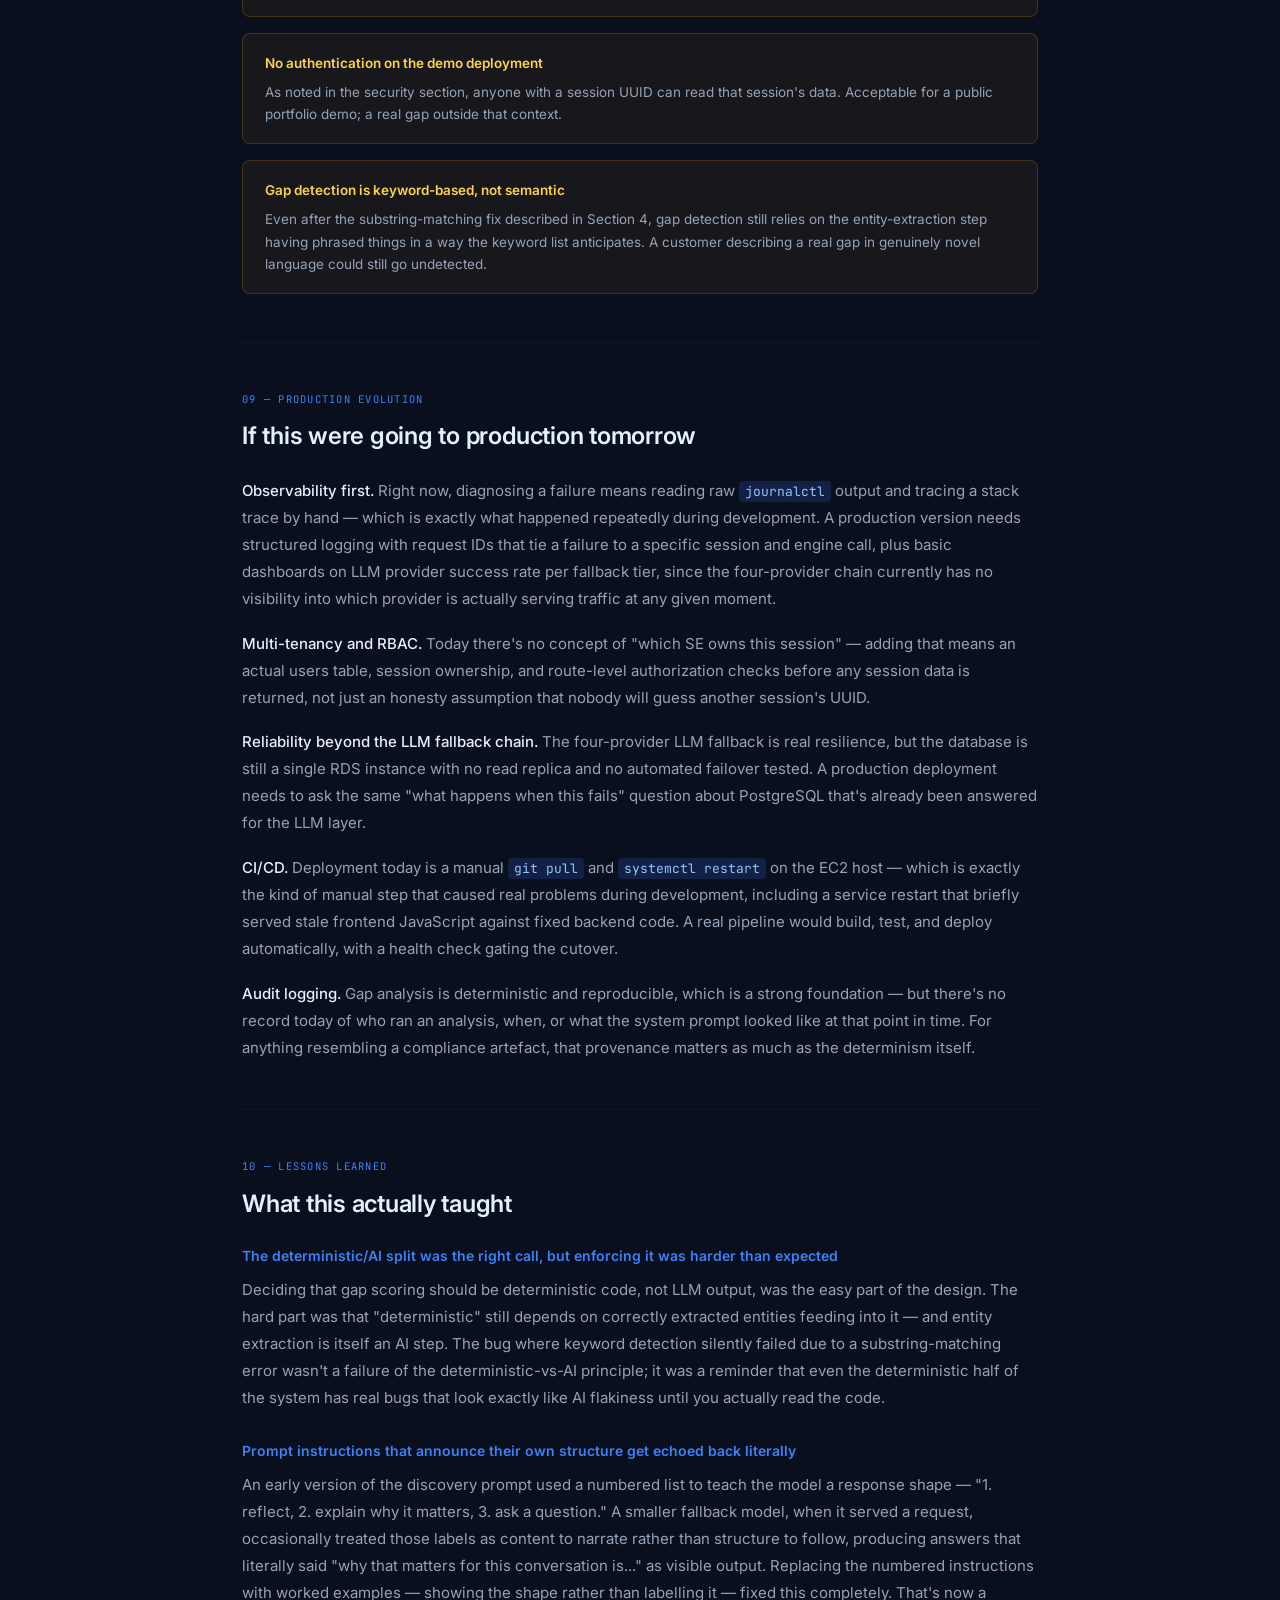
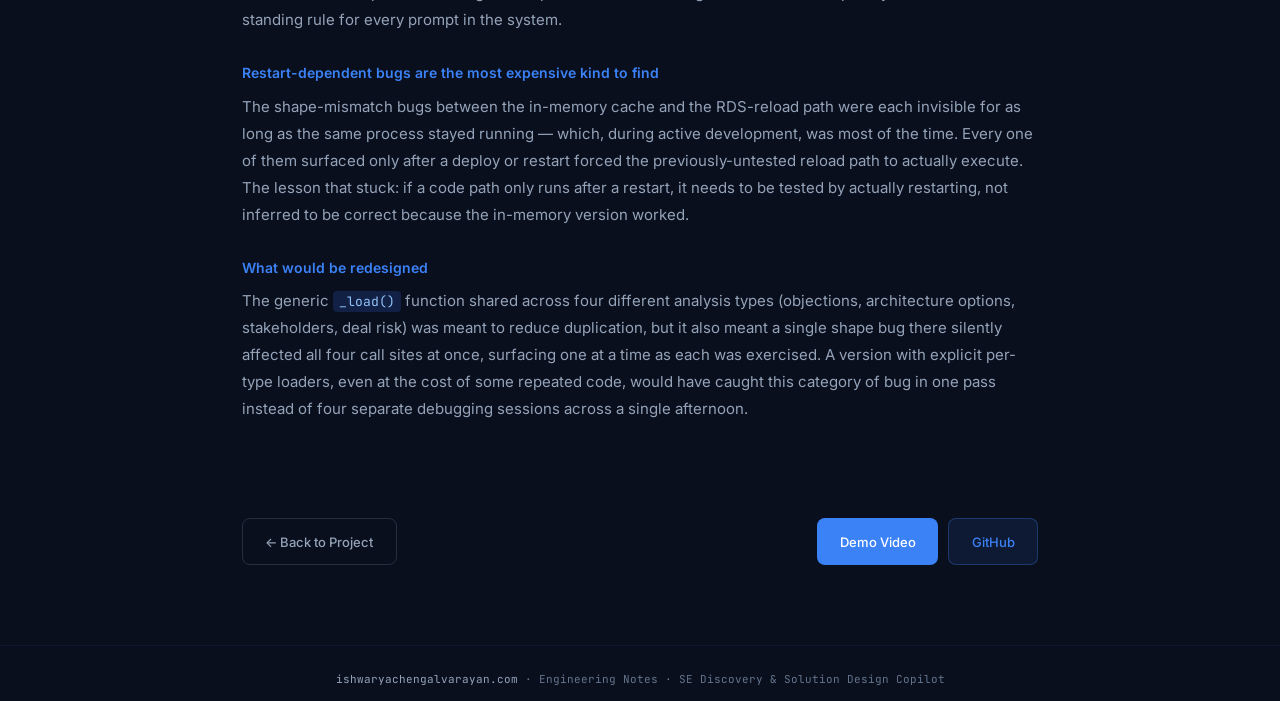
==== commit 07a6dab6: "Revert last 5 commits" ====
--- a/projects/discovery-copilot/engineering-notes/index.html
+++ b/projects/discovery-copilot/engineering-notes/index.html
@@ -3,8 +3,8 @@
 <head>
 <meta charset="UTF-8" />
 <meta name="viewport" content="width=device-width, initial-scale=1.0" />
-<title>Engineering Notes — Security Discovery & Solution Design Copilot | Ishwarya Chengalvarayan</title>
-<meta name="description" content="Architecture decisions, trade-offs, and lessons learned building an AI-driven security discovery and solution design engine." />
+<title>Engineering Notes — SE Discovery & Solution Design Copilot | Ishwarya Chengalvarayan</title>
+<meta name="description" content="Architecture decisions, trade-offs, and lessons learned building an AI-driven SE discovery and solution design engine." />
 <link rel="preconnect" href="https://fonts.googleapis.com" />
 <link href="https://fonts.googleapis.com/css2?family=JetBrains+Mono:wght@400;600;700&family=Inter:wght@300;400;500;600&display=swap" rel="stylesheet" />
 <link rel="stylesheet" href="../../engineering-notes.css" />
@@ -24,8 +24,8 @@
 <!-- HERO -->
 <div class="en-hero">
   <div class="en-kicker">Engineering Notes</div>
-  <h1 class="en-title">Security Discovery & Solution Design Copilot</h1>
-  <p class="en-desc">A design review of the architecture decisions behind an AI system that runs adaptive discovery, deterministic gap analysis, and vendor-grounded recommendations — the reasoning behind keeping conversation flexible and scoring deterministic in the same system.</p>
+  <h1 class="en-title">SE Discovery & Solution Design Copilot</h1>
+  <p class="en-desc">A design review of the architecture decisions behind an AI system that runs the first three meetings of a Solutions Engineering engagement — adaptive discovery, deterministic gap analysis, and vendor-grounded recommendations.</p>
   <div class="en-meta">
     <span>~14 min read</span>
     <span class="dot"></span>
@@ -290,7 +290,7 @@
 </div>
 
 <footer>
-  <a href="../../../index.html">ishwaryachengalvarayan.com</a> · Engineering Notes · Security Discovery &amp; Solution Design Copilot
+  <a href="../../../index.html">ishwaryachengalvarayan.com</a> · Engineering Notes · SE Discovery &amp; Solution Design Copilot
 </footer>
 
 </body>
